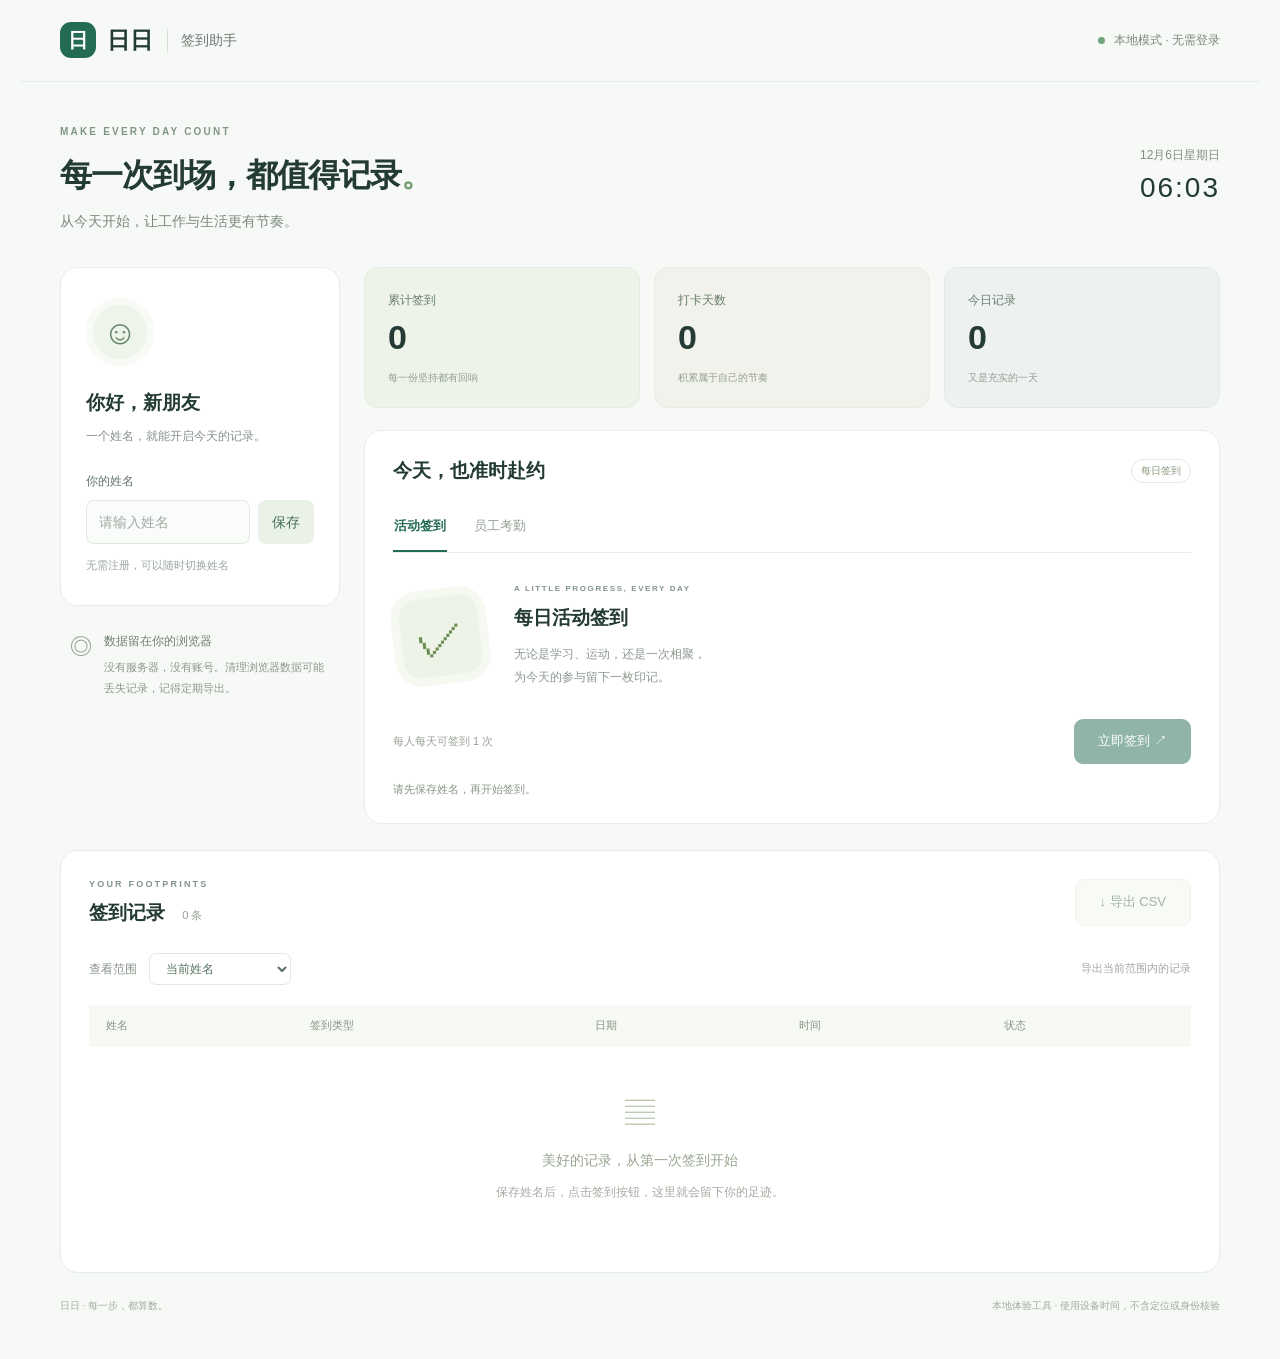
==== checkin.html @ ad12bfed "Add standalone Chinese check-in webpage" ====
<!doctype html>
<html lang="zh-CN">
<head>
  <meta charset="utf-8">
  <meta name="viewport" content="width=device-width,initial-scale=1">
  <meta name="theme-color" content="#246b56">
  <title>日日 · 签到助手</title>
  <style>
:root{--green:#246b56;--ink:#233b34;--muted:#87918d;--line:#e8ede9;--bg:#f7f9f6}*{box-sizing:border-box}body{margin:0;background:var(--bg);color:var(--ink);font:14px/1.6 -apple-system,BlinkMacSystemFont,"Segoe UI","Microsoft YaHei",sans-serif}button,input,select{font:inherit}button,a,input,select{-webkit-tap-highlight-color:transparent}button{cursor:pointer;border:0;transition:background .18s,transform .18s}button:hover:enabled{filter:brightness(.95);transform:translateY(-1px)}button:disabled{cursor:default;opacity:.5}button:focus-visible,a:focus-visible,input:focus-visible,select:focus-visible{outline:3px solid #c0d9a3;outline-offset:3px}[hidden]{display:none!important}.topbar{height:82px;display:flex;align-items:center;justify-content:space-between;max-width:1240px;padding:0 40px;margin:auto;border-bottom:1px solid var(--line)}.brand{display:flex;align-items:center;gap:11px;font-size:23px;font-weight:750;text-decoration:none;color:var(--ink)}.brand-icon{background:var(--green);color:white;border-radius:11px;width:36px;height:36px;text-align:center;line-height:36px;font-size:20px}.brand-sub{border-left:1px solid #d7dfd9;padding-left:13px;margin-left:3px;font-weight:400;font-size:14px;color:#6b7972}.local-tag{font-size:12px;color:#77867d}.local-tag i{display:inline-block;width:7px;height:7px;background:#72a47e;border-radius:50%;margin-right:6px}main{max-width:1240px;padding:42px 40px 20px;margin:auto}.intro{display:flex;align-items:center;justify-content:space-between;gap:22px;margin-bottom:34px}.eyebrow{font-size:10px;letter-spacing:2.2px;color:#82958a;font-weight:650;margin:0 0 12px}h1{font-size:32px;letter-spacing:-1px;line-height:1.45;margin:0 0 12px;font-weight:650}h1 span{color:#78a177}.subtitle{color:#7b8880;margin:0}.date-card{text-align:right;white-space:nowrap;color:#819084;font-size:12px}.date-card strong{display:block;color:var(--ink);font-size:28px;letter-spacing:2px;font-weight:500;font-variant-numeric:tabular-nums}.workspace{display:grid;grid-template-columns:280px 1fr;gap:24px}.panel{border:1px solid var(--line);background:white;border-radius:18px}.profile{padding:30px 25px}.avatar{background:#edf4e9;color:#638567;border:7px solid #f7faf5;border-radius:50%;width:68px;height:68px;font-size:34px;text-align:center;line-height:54px;margin-bottom:22px}h2{font-size:19px;margin:0;font-weight:650}.profile p{font-size:12px;color:var(--muted);margin:9px 0 26px}.profile label{display:block;font-size:12px;color:#63746a;margin-bottom:8px}.name-row{display:flex;gap:8px}input{width:100%;min-width:0;border:1px solid #e0e7df;background:#fafcf9;padding:10px 12px;border-radius:8px;color:var(--ink)}input::placeholder{color:#a3aaa5}.save{background:#eaf2e7;color:#416e50;white-space:nowrap;padding:8px 14px;border-radius:8px}.profile-note{display:block;margin-top:13px;font-size:11px;color:#9ba59d}.storage-note{display:flex;gap:12px;padding:23px 10px;color:#8b978e}.storage-note>span{font-size:22px}.storage-note strong{font-size:12px;font-weight:500;color:#718176}.storage-note p{font-size:11px;line-height:1.9;margin:6px 0 0}.content{min-width:0}.stats{display:grid;grid-template-columns:repeat(3,1fr);gap:14px;margin-bottom:22px}.stats>div{background:#edf3e9;border:1px solid #e4ecdf;border-radius:14px;padding:20px 23px}.stats>div:nth-child(2){background:#f1f2eb;border-color:#e9ebdf}.stats>div:nth-child(3){background:#edf2f1;border-color:#e2eae7}.stats span{font-size:12px;color:#687d6d}.stats strong{display:block;font-size:34px;font-weight:550;line-height:1.6}.stats small{font-size:10px;color:#92a08f}.checkin-panel{padding:25px 28px}.section-top{display:flex;align-items:center;justify-content:space-between}.pill{font-size:10px;border:1px solid #e3eadd;border-radius:20px;padding:3px 9px;color:#879a7e}.tabs{display:flex;gap:26px;border-bottom:1px solid var(--line);margin-top:17px}.tabs button{background:transparent;padding:13px 1px;color:#94a096;border-bottom:2px solid transparent;font-size:13px}.tabs [aria-selected=true]{color:var(--green);border-color:var(--green);font-weight:600}.sign-body{display:flex;align-items:center;gap:26px;padding:30px 0}.illustration{flex-shrink:0;display:grid;place-items:center;width:95px;height:95px;background:#edf3e6;border-radius:26px;color:#6b8c53;font-size:49px;box-shadow:inset 0 0 0 8px #f6f9f2;transform:rotate(-7deg)}.sign-body .eyebrow{font-size:8px;letter-spacing:1.6px;margin-bottom:7px}h3{margin:0;font-size:19px;font-weight:600}.muted{font-size:12px;line-height:1.9;color:#8c988e;margin:10px 0 0}.action-row{display:flex;align-items:center;justify-content:space-between;gap:15px}.rule{font-size:11px;color:#98a195}.primary,.secondary{border-radius:9px;padding:12px 24px;font-size:13px;white-space:nowrap}.primary{background:var(--green);color:white}.primary span{margin-left:22px}.secondary{color:#426653;background:#f2f6ee;border:1px solid #e0e9da}.attendance-actions{display:flex;gap:10px}.identity-hint{font-size:11px;color:#879687;margin:17px 0 0}.records-panel{margin-top:26px;padding:26px 28px}.records-head{display:flex;justify-content:space-between;align-items:center;gap:15px}.records-head .eyebrow{font-size:9px;margin-bottom:6px}.records-head h2 span{font-size:11px;font-weight:400;color:#95a18f;margin-left:12px}.filters{display:flex;align-items:center;gap:12px;margin-top:25px;padding-bottom:20px;font-size:12px;color:#89958a}.filters select{color:#56715e;border:1px solid #e1e9df;border-radius:7px;background:white;padding:7px 12px}.filters>span{margin-left:auto;font-size:11px;color:#a0a99e}.table-wrap{overflow:auto}table{border-collapse:collapse;width:100%;text-align:left;white-space:nowrap}th{background:#f7f9f5;color:#899583;font-size:11px;font-weight:500;padding:12px 17px}td{padding:17px;border-bottom:1px solid #f0f3ec;font-size:12px;color:#6d7e70}td:first-child{font-weight:600;color:#3e5548}.done{background:#eef5e9;color:#6a8b57;font-size:10px;border-radius:5px;padding:4px 8px}.empty{text-align:center;padding:42px 10px 32px;color:#98a58f}.empty>span{font-size:30px;color:#b3c2aa}.empty h3{font-size:14px;font-weight:500;margin-top:12px}.empty p{font-size:12px;color:#a3ada0}footer{display:flex;justify-content:space-between;gap:20px;font-size:10px;color:#a1ac9b;padding:25px 0}#message{position:fixed;bottom:25px;left:50%;transform:translateX(-50%);background:#233b34;color:white;border-radius:10px;padding:13px 23px;box-shadow:0 6px 24px #233b3425;max-width:90vw;z-index:10}#message.error{background:#8a453a}
@media(min-width:1500px){main{padding-top:65px}.intro{margin-bottom:44px}}
@media(max-width:900px){.workspace{grid-template-columns:240px 1fr;gap:18px}.stats>div{padding:16px 12px}.stats small{display:none}.checkin-panel{padding:22px}.sign-body{gap:17px}.illustration{width:65px;height:65px;font-size:35px;border-radius:20px}.sign-body h3{font-size:17px}.action-row{align-items:flex-start;flex-direction:column}.action-row button{padding:11px 25px}h1{font-size:27px}}
@media(max-width:650px){.topbar{height:70px;padding:0 20px}.brand{font-size:20px}.brand-sub{font-size:12px}.local-tag{font-size:10px}.local-tag i{display:none}main{padding:28px 18px 12px}.intro{align-items:flex-start;margin-bottom:23px}.intro .eyebrow{font-size:8px}h1{font-size:25px;max-width:240px}.subtitle{font-size:12px}.date-card{font-size:10px}.date-card strong{font-size:20px}.workspace{grid-template-columns:1fr;gap:16px}.profile{padding:20px}.avatar{display:none}.profile h2{font-size:17px}.profile p{margin:6px 0 14px}.storage-note{display:none}.profile-note{font-size:10px}.stats{gap:9px;margin-bottom:16px}.stats>div{padding:16px}.stats strong{font-size:29px}.stats span{font-size:11px}.checkin-panel{padding:22px}.sign-body{padding:26px 0;gap:17px}.sign-body .eyebrow{font-size:7px}.sign-body h3{font-size:17px}.muted{font-size:11px}.action-row{flex-direction:row;align-items:center}.rule{font-size:10px;max-width:100px}.attendance-actions{gap:7px}.action-row button{padding:11px 14px;font-size:12px}.section-top h2{font-size:17px}.records-panel{padding:22px 16px;margin-top:18px}.records-head .secondary{padding:10px 15px}.filters{flex-wrap:wrap;gap:8px}.filters>span{width:100%;margin:0}th,td{padding:12px 10px}.empty h3{font-size:13px}.empty p{font-size:11px}footer{flex-direction:column;gap:6px;padding:20px 4px}.brand-icon{width:30px;height:30px;line-height:30px;border-radius:8px;font-size:17px}}

</style>
</head>
<body>
  <header class="topbar"><a class="brand" href="#"><span class="brand-icon">日</span>日日<span class="brand-sub">签到助手</span></a><span class="local-tag"><i></i> 本地模式 · 无需登录</span></header>
  <main>
    <section class="intro"><div><p class="eyebrow">MAKE EVERY DAY COUNT</p><h1>每一次到场，都值得记录<span>。</span></h1><p class="subtitle">从今天开始，让工作与生活更有节奏。</p></div><div class="date-card"><span id="date"></span><strong id="clock"></strong></div></section>
    <div class="workspace">
      <aside>
        <section class="panel profile"><div class="avatar">☺</div><h2 id="greeting">你好，新朋友</h2><p>一个姓名，就能开启今天的记录。</p><form id="profile-form"><label for="name">你的姓名</label><div class="name-row"><input id="name" maxlength="20" placeholder="请输入姓名" autocomplete="off" required><button class="save" type="submit">保存</button></div></form><span class="profile-note">无需注册，可以随时切换姓名</span></section>
        <section class="storage-note"><span>◎</span><div><strong>数据留在你的浏览器</strong><p>没有服务器，没有账号。清理浏览器数据可能丢失记录，记得定期导出。</p></div></section>
      </aside>
      <div class="content">
        <section class="stats" aria-label="个人签到统计"><div><span>累计签到</span><strong id="total">0</strong><small>每一份坚持都有回响</small></div><div><span>打卡天数</span><strong id="days">0</strong><small>积累属于自己的节奏</small></div><div><span>今日记录</span><strong id="today-count">0</strong><small>又是充实的一天</small></div></section>
        <section class="panel checkin-panel">
          <div class="section-top"><h2>今天，也准时赴约</h2><span class="pill">每日签到</span></div>
          <div class="tabs" role="tablist" aria-label="签到模式"><button id="activity-tab" role="tab" aria-selected="true" aria-controls="activity-panel" type="button">活动签到</button><button id="attendance-tab" role="tab" aria-selected="false" aria-controls="attendance-panel" tabindex="-1" type="button">员工考勤</button></div>
          <div id="activity-panel" role="tabpanel" aria-labelledby="activity-tab"><div class="sign-body"><div class="illustration" aria-hidden="true">✓</div><div><p class="eyebrow">A LITTLE PROGRESS, EVERY DAY</p><h3>每日活动签到</h3><p class="muted">无论是学习、运动，还是一次相聚，<br>为今天的参与留下一枚印记。</p></div></div><div class="action-row"><span class="rule">每人每天可签到 1 次</span><button class="primary" id="activity-sign" type="button">立即签到 <span>↗</span></button></div></div>
          <div id="attendance-panel" role="tabpanel" aria-labelledby="attendance-tab" hidden><div class="sign-body"><div class="illustration" aria-hidden="true">◷</div><div><p class="eyebrow">A GOOD DAY STARTS HERE</p><h3>认真工作，从准时开始</h3><p class="muted">记录上班与下班，为一天的努力画上句点。<br>请先完成上班打卡，再进行下班打卡。</p></div></div><div class="action-row"><span class="rule">上下班每天各可打卡 1 次</span><div class="attendance-actions"><button class="primary" id="in-sign" type="button">上班打卡</button><button class="secondary" id="out-sign" type="button">下班打卡</button></div></div></div>
          <p id="identity-hint" class="identity-hint">请先在左侧保存姓名，再开始签到。</p>
        </section>
      </div>
    </div>
    <section class="panel records-panel"><div class="records-head"><div><p class="eyebrow">YOUR FOOTPRINTS</p><h2>签到记录 <span id="record-count">0 条</span></h2></div><button class="secondary" id="export" type="button">↓ 导出 CSV</button></div><div class="filters"><label for="filter">查看范围</label><select id="filter"><option value="mine">当前姓名</option><option value="all">此浏览器全部记录</option></select><span>导出当前范围内的记录</span></div><div class="table-wrap"><table><thead><tr><th>姓名</th><th>签到类型</th><th>日期</th><th>时间</th><th>状态</th></tr></thead><tbody id="records"></tbody></table></div><div id="empty" class="empty"><span>▤</span><h3>美好的记录，从第一次签到开始</h3><p>保存姓名后，点击签到按钮，这里就会留下你的足迹。</p></div></section>
    <footer><span>日日 · 每一步，都算数。</span><span>本地体验工具 · 使用设备时间，不含定位或身份核验</span></footer>
  </main>
  <div id="message" role="status" aria-live="polite" hidden></div>
<script>
const KEY = 'checkin-assistant-v1'
function dateKey(now) {
 const d = new Date(now)
 return [d.getFullYear(),String(d.getMonth()+1).padStart(2,'0'),String(d.getDate()).padStart(2,'0')].join('-')
}
function initial() { return { name: '', records: [] } }
function validate(s) {
 return !!(s && typeof s.name==='string' && Array.isArray(s.records) && s.records.every(r=>r && typeof r.id==='string' && typeof r.name==='string' && typeof r.date==='string' && typeof r.time==='string' && ['activity','in','out'].includes(r.type)))
}
function checkIn(state,type,now) {
 if(!state.name.trim()) throw new Error('请先填写姓名')
 if(!['activity','in','out'].includes(type)) throw new Error('签到类型无效')
 const date=dateKey(now), name=state.name.trim()
 const today=state.records.filter(r=>r.date===date && r.name===name)
 if(today.some(r=>r.type===type)) throw new Error('今天已经完成这项签到')
 if(type==='out' && !today.some(r=>r.type==='in')) throw new Error('请先完成上班打卡')
 const d=new Date(now)
 const time=[d.getHours(),d.getMinutes(),d.getSeconds()].map(v=>String(v).padStart(2,'0')).join(':')
 return {...state,records:[{id:String(now)+'-'+type,name,date,time,type},...state.records]}
}
const labels={activity:'活动签到',in:'上班打卡',out:'下班打卡'}
function csv(records) {
 const cell=v=>'"'+String(v).replace(/^[=+@\-\t\r]/,"'</body>").replace(/"/g,'""')+'"'
 return '\ufeff'+[['姓名','日期','时间','类型'],...records.map(r=>[r.name,r.date,r.time,labels[r.type]])].map(row=>row.map(cell).join(',')).join('\r\n')
}
const checkinModel={KEY,dateKey,initial,validate,checkIn,labels,csv}
if (typeof module !== 'undefined' && module.exports) module.exports=checkinModel
else globalThis.CheckinModel=checkinModel


</script>
<script>
(() => {
  'use strict'
  const model = window.CheckinModel
  const key = 'riri-web-checkin-v1'
  const $ = id => document.getElementById(id)
  let state = model.initial()
  let storageReady = true
  let messageTimer
  const announce = (text, error = false) => {
    clearTimeout(messageTimer)
    $('message').textContent = text
    $('message').className = error ? 'error' : ''
    $('message').hidden = false
    if (!error) messageTimer = setTimeout(() => { $('message').hidden = true }, 4500)
  }
  try {
    const raw = localStorage.getItem(key)
    if (raw !== null) {
      const saved = JSON.parse(raw)
      if (!model.validate(saved)) throw new Error('Invalid saved data')
      state = saved
    }
    // Test writability without changing the saved records.
    localStorage.setItem(key + '-probe', '1')
    localStorage.removeItem(key + '-probe')
  } catch {
    storageReady = false
    announce('无法读取或保存本地数据。为保护已有记录，已停用写入；请检查浏览器存储设置后刷新。', true)
  }
  const selected = () => $('filter').value === 'all' ? state.records : state.records.filter(r => r.name === state.name)
  function render() {
    const now = Date.now()
    const date = model.dateKey(now)
    $('date').textContent = new Date(now).toLocaleDateString('zh-CN', { month: 'long', day: 'numeric', weekday: 'long' })
    $('clock').textContent = new Date(now).toLocaleTimeString('zh-CN', { hour: '2-digit', minute: '2-digit', hour12: false })
    $('greeting').textContent = state.name ? '你好，' + state.name : '你好，新朋友'
    const own = state.records.filter(r => r.name === state.name)
    const today = own.filter(r => r.date === date)
    $('total').textContent = own.length
    $('days').textContent = new Set(own.map(r => r.date)).size
    $('today-count').textContent = today.length
    for (const type of ['activity', 'in', 'out']) {
      const done = today.some(r => r.type === type)
      const button = $(type + '-sign')
      button.disabled = !storageReady || !state.name || done || (type === 'out' && !today.some(r => r.type === 'in'))
      button.textContent = done ? '✓ 已' + model.labels[type] : { activity: '立即签到 ↗', in: '上班打卡', out: '下班打卡' }[type]
    }
    $('profile-form').querySelector('button').disabled = !storageReady
    $('identity-hint').textContent = !storageReady ? '本地存储不可用，签到已停用。' : state.name ? '正在为「' + state.name + '」记录 · 时间以当前设备为准' : '请先保存姓名，再开始签到。'
    const records = selected()
    $('record-count').textContent = records.length + ' 条'
    $('export').disabled = records.length === 0
    $('empty').hidden = records.length > 0
    const fragment = document.createDocumentFragment()
    for (const record of records) {
      const row = document.createElement('tr')
      for (const value of [record.name, model.labels[record.type], record.date, record.time]) {
        const cell = document.createElement('td')
        cell.textContent = value
        row.appendChild(cell)
      }
      const cell = document.createElement('td')
      const badge = document.createElement('span')
      badge.className = 'done'
      badge.textContent = '已完成'
      cell.appendChild(badge)
      row.appendChild(cell)
      fragment.appendChild(row)
    }
    $('records').replaceChildren(fragment)
  }
  function save(next) {
    if (!storageReady) throw new Error('本地存储不可用')
    // Commit the view only after the browser confirms the write.
    localStorage.setItem(key, JSON.stringify(next))
    state = next
    render()
  }
  $('name').value = state.name
  $('profile-form').addEventListener('submit', event => {
    event.preventDefault()
    const name = $('name').value.trim()
    if (!name) return announce('请先填写姓名。', true)
    try {
      save({ ...state, name })
      $('name').value = name
      announce('姓名已保存，可以开始签到啦。')
    } catch { announce('保存失败，请检查浏览器存储空间或权限。', true) }
  })
  for (const type of ['activity', 'in', 'out']) {
    $(type + '-sign').addEventListener('click', () => {
      try {
        save(model.checkIn(state, type, Date.now()))
        announce(model.labels[type] + '成功，今天也很棒！')
      } catch (error) {
        announce(error.name === 'QuotaExceededError' ? '存储空间不足，请先导出记录并检查浏览器设置。' : error.message || '保存失败，请检查浏览器存储设置。', true)
      }
    })
  }
  function setMode(mode) {
    for (const item of ['activity', 'attendance']) {
      const active = item === mode
      $(item + '-tab').setAttribute('aria-selected', String(active))
      $(item + '-tab').tabIndex = active ? 0 : -1
      $(item + '-panel').hidden = !active
    }
  }
  for (const mode of ['activity', 'attendance']) {
    $(mode + '-tab').addEventListener('click', () => setMode(mode))
    $(mode + '-tab').addEventListener('keydown', event => {
      if (!['ArrowLeft', 'ArrowRight', 'Home', 'End'].includes(event.key)) return
      event.preventDefault()
      const next = event.key === 'Home' ? 'activity' : event.key === 'End' ? 'attendance' : mode === 'activity' ? 'attendance' : 'activity'
      setMode(next)
      $(next + '-tab').focus()
    })
  }
  $('filter').addEventListener('change', render)
  $('export').addEventListener('click', () => {
    const records = selected()
    if (!records.length) return announce('当前范围内没有可导出的记录。', true)
    const url = URL.createObjectURL(new Blob([model.csv(records)], { type: 'text/csv;charset=utf-8;' }))
    const link = document.createElement('a')
    link.href = url
    link.download = '签到记录-' + model.dateKey(Date.now()) + '.csv'
    document.body.appendChild(link)
    link.click()
    link.remove()
    setTimeout(() => URL.revokeObjectURL(url), 1000)
    announce('已生成 CSV 文件，请查看浏览器下载。')
  })
  // Read-only updates from other tabs prevent overwriting their newer records.
  window.addEventListener('storage', event => {
    if (event.key !== key && event.key !== null) return
    window.location.reload()
  })
  render()
  setInterval(render, 30000)
  document.addEventListener('visibilitychange', () => { if (!document.hidden) render() })
})()

</script>
</body>
</html>
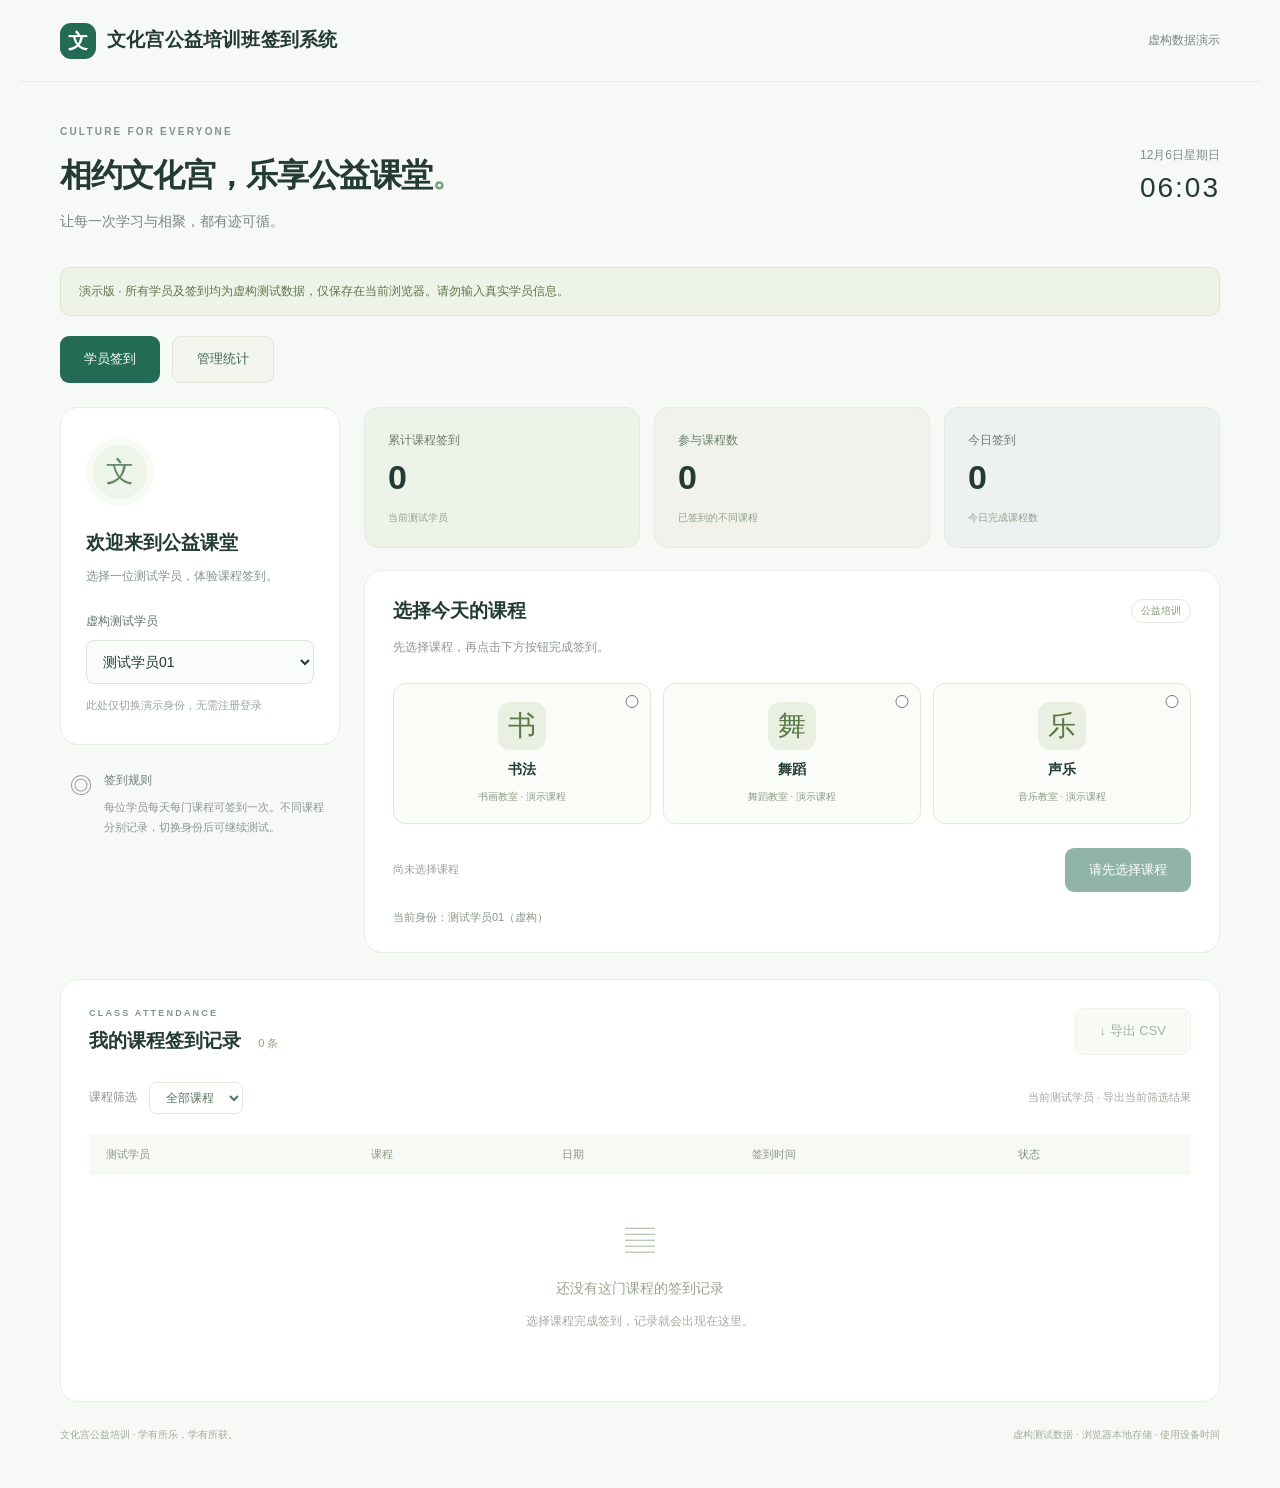
==== commit 8b546d65: "Adapt check-in webpage for culture palace training courses" ====
--- a/checkin.html
+++ b/checkin.html
@@ -1,42 +1,34 @@
 <!doctype html>
 <html lang="zh-CN">
 <head>
-  <meta charset="utf-8">
-  <meta name="viewport" content="width=device-width,initial-scale=1">
-  <meta name="theme-color" content="#246b56">
-  <title>日日 · 签到助手</title>
-  <style>
+<meta charset="utf-8"><meta name="viewport" content="width=device-width,initial-scale=1">
+<meta name="theme-color" content="#246b56"><title>文化宫公益培训班签到系统</title>
+<style>
 :root{--green:#246b56;--ink:#233b34;--muted:#87918d;--line:#e8ede9;--bg:#f7f9f6}*{box-sizing:border-box}body{margin:0;background:var(--bg);color:var(--ink);font:14px/1.6 -apple-system,BlinkMacSystemFont,"Segoe UI","Microsoft YaHei",sans-serif}button,input,select{font:inherit}button,a,input,select{-webkit-tap-highlight-color:transparent}button{cursor:pointer;border:0;transition:background .18s,transform .18s}button:hover:enabled{filter:brightness(.95);transform:translateY(-1px)}button:disabled{cursor:default;opacity:.5}button:focus-visible,a:focus-visible,input:focus-visible,select:focus-visible{outline:3px solid #c0d9a3;outline-offset:3px}[hidden]{display:none!important}.topbar{height:82px;display:flex;align-items:center;justify-content:space-between;max-width:1240px;padding:0 40px;margin:auto;border-bottom:1px solid var(--line)}.brand{display:flex;align-items:center;gap:11px;font-size:23px;font-weight:750;text-decoration:none;color:var(--ink)}.brand-icon{background:var(--green);color:white;border-radius:11px;width:36px;height:36px;text-align:center;line-height:36px;font-size:20px}.brand-sub{border-left:1px solid #d7dfd9;padding-left:13px;margin-left:3px;font-weight:400;font-size:14px;color:#6b7972}.local-tag{font-size:12px;color:#77867d}.local-tag i{display:inline-block;width:7px;height:7px;background:#72a47e;border-radius:50%;margin-right:6px}main{max-width:1240px;padding:42px 40px 20px;margin:auto}.intro{display:flex;align-items:center;justify-content:space-between;gap:22px;margin-bottom:34px}.eyebrow{font-size:10px;letter-spacing:2.2px;color:#82958a;font-weight:650;margin:0 0 12px}h1{font-size:32px;letter-spacing:-1px;line-height:1.45;margin:0 0 12px;font-weight:650}h1 span{color:#78a177}.subtitle{color:#7b8880;margin:0}.date-card{text-align:right;white-space:nowrap;color:#819084;font-size:12px}.date-card strong{display:block;color:var(--ink);font-size:28px;letter-spacing:2px;font-weight:500;font-variant-numeric:tabular-nums}.workspace{display:grid;grid-template-columns:280px 1fr;gap:24px}.panel{border:1px solid var(--line);background:white;border-radius:18px}.profile{padding:30px 25px}.avatar{background:#edf4e9;color:#638567;border:7px solid #f7faf5;border-radius:50%;width:68px;height:68px;font-size:34px;text-align:center;line-height:54px;margin-bottom:22px}h2{font-size:19px;margin:0;font-weight:650}.profile p{font-size:12px;color:var(--muted);margin:9px 0 26px}.profile label{display:block;font-size:12px;color:#63746a;margin-bottom:8px}.name-row{display:flex;gap:8px}input{width:100%;min-width:0;border:1px solid #e0e7df;background:#fafcf9;padding:10px 12px;border-radius:8px;color:var(--ink)}input::placeholder{color:#a3aaa5}.save{background:#eaf2e7;color:#416e50;white-space:nowrap;padding:8px 14px;border-radius:8px}.profile-note{display:block;margin-top:13px;font-size:11px;color:#9ba59d}.storage-note{display:flex;gap:12px;padding:23px 10px;color:#8b978e}.storage-note>span{font-size:22px}.storage-note strong{font-size:12px;font-weight:500;color:#718176}.storage-note p{font-size:11px;line-height:1.9;margin:6px 0 0}.content{min-width:0}.stats{display:grid;grid-template-columns:repeat(3,1fr);gap:14px;margin-bottom:22px}.stats>div{background:#edf3e9;border:1px solid #e4ecdf;border-radius:14px;padding:20px 23px}.stats>div:nth-child(2){background:#f1f2eb;border-color:#e9ebdf}.stats>div:nth-child(3){background:#edf2f1;border-color:#e2eae7}.stats span{font-size:12px;color:#687d6d}.stats strong{display:block;font-size:34px;font-weight:550;line-height:1.6}.stats small{font-size:10px;color:#92a08f}.checkin-panel{padding:25px 28px}.section-top{display:flex;align-items:center;justify-content:space-between}.pill{font-size:10px;border:1px solid #e3eadd;border-radius:20px;padding:3px 9px;color:#879a7e}.tabs{display:flex;gap:26px;border-bottom:1px solid var(--line);margin-top:17px}.tabs button{background:transparent;padding:13px 1px;color:#94a096;border-bottom:2px solid transparent;font-size:13px}.tabs [aria-selected=true]{color:var(--green);border-color:var(--green);font-weight:600}.sign-body{display:flex;align-items:center;gap:26px;padding:30px 0}.illustration{flex-shrink:0;display:grid;place-items:center;width:95px;height:95px;background:#edf3e6;border-radius:26px;color:#6b8c53;font-size:49px;box-shadow:inset 0 0 0 8px #f6f9f2;transform:rotate(-7deg)}.sign-body .eyebrow{font-size:8px;letter-spacing:1.6px;margin-bottom:7px}h3{margin:0;font-size:19px;font-weight:600}.muted{font-size:12px;line-height:1.9;color:#8c988e;margin:10px 0 0}.action-row{display:flex;align-items:center;justify-content:space-between;gap:15px}.rule{font-size:11px;color:#98a195}.primary,.secondary{border-radius:9px;padding:12px 24px;font-size:13px;white-space:nowrap}.primary{background:var(--green);color:white}.primary span{margin-left:22px}.secondary{color:#426653;background:#f2f6ee;border:1px solid #e0e9da}.attendance-actions{display:flex;gap:10px}.identity-hint{font-size:11px;color:#879687;margin:17px 0 0}.records-panel{margin-top:26px;padding:26px 28px}.records-head{display:flex;justify-content:space-between;align-items:center;gap:15px}.records-head .eyebrow{font-size:9px;margin-bottom:6px}.records-head h2 span{font-size:11px;font-weight:400;color:#95a18f;margin-left:12px}.filters{display:flex;align-items:center;gap:12px;margin-top:25px;padding-bottom:20px;font-size:12px;color:#89958a}.filters select{color:#56715e;border:1px solid #e1e9df;border-radius:7px;background:white;padding:7px 12px}.filters>span{margin-left:auto;font-size:11px;color:#a0a99e}.table-wrap{overflow:auto}table{border-collapse:collapse;width:100%;text-align:left;white-space:nowrap}th{background:#f7f9f5;color:#899583;font-size:11px;font-weight:500;padding:12px 17px}td{padding:17px;border-bottom:1px solid #f0f3ec;font-size:12px;color:#6d7e70}td:first-child{font-weight:600;color:#3e5548}.done{background:#eef5e9;color:#6a8b57;font-size:10px;border-radius:5px;padding:4px 8px}.empty{text-align:center;padding:42px 10px 32px;color:#98a58f}.empty>span{font-size:30px;color:#b3c2aa}.empty h3{font-size:14px;font-weight:500;margin-top:12px}.empty p{font-size:12px;color:#a3ada0}footer{display:flex;justify-content:space-between;gap:20px;font-size:10px;color:#a1ac9b;padding:25px 0}#message{position:fixed;bottom:25px;left:50%;transform:translateX(-50%);background:#233b34;color:white;border-radius:10px;padding:13px 23px;box-shadow:0 6px 24px #233b3425;max-width:90vw;z-index:10}#message.error{background:#8a453a}
 @media(min-width:1500px){main{padding-top:65px}.intro{margin-bottom:44px}}
 @media(max-width:900px){.workspace{grid-template-columns:240px 1fr;gap:18px}.stats>div{padding:16px 12px}.stats small{display:none}.checkin-panel{padding:22px}.sign-body{gap:17px}.illustration{width:65px;height:65px;font-size:35px;border-radius:20px}.sign-body h3{font-size:17px}.action-row{align-items:flex-start;flex-direction:column}.action-row button{padding:11px 25px}h1{font-size:27px}}
 @media(max-width:650px){.topbar{height:70px;padding:0 20px}.brand{font-size:20px}.brand-sub{font-size:12px}.local-tag{font-size:10px}.local-tag i{display:none}main{padding:28px 18px 12px}.intro{align-items:flex-start;margin-bottom:23px}.intro .eyebrow{font-size:8px}h1{font-size:25px;max-width:240px}.subtitle{font-size:12px}.date-card{font-size:10px}.date-card strong{font-size:20px}.workspace{grid-template-columns:1fr;gap:16px}.profile{padding:20px}.avatar{display:none}.profile h2{font-size:17px}.profile p{margin:6px 0 14px}.storage-note{display:none}.profile-note{font-size:10px}.stats{gap:9px;margin-bottom:16px}.stats>div{padding:16px}.stats strong{font-size:29px}.stats span{font-size:11px}.checkin-panel{padding:22px}.sign-body{padding:26px 0;gap:17px}.sign-body .eyebrow{font-size:7px}.sign-body h3{font-size:17px}.muted{font-size:11px}.action-row{flex-direction:row;align-items:center}.rule{font-size:10px;max-width:100px}.attendance-actions{gap:7px}.action-row button{padding:11px 14px;font-size:12px}.section-top h2{font-size:17px}.records-panel{padding:22px 16px;margin-top:18px}.records-head .secondary{padding:10px 15px}.filters{flex-wrap:wrap;gap:8px}.filters>span{width:100%;margin:0}th,td{padding:12px 10px}.empty h3{font-size:13px}.empty p{font-size:11px}footer{flex-direction:column;gap:6px;padding:20px 4px}.brand-icon{width:30px;height:30px;line-height:30px;border-radius:8px;font-size:17px}}
+/* Culture palace course demo */
+.system-name{font-size:19px;letter-spacing:.2px}.demo-banner,.admin-notice{padding:14px 18px;background:#edf3e7;border:1px solid #dce7d2;border-radius:10px;color:#60754e;font-size:12px;margin-bottom:20px}.view-switch{display:flex;gap:12px;margin-bottom:24px}.profile select{width:100%;padding:12px;border:1px solid #dce5d9;border-radius:8px;background:#fafcf9;color:var(--ink);font:inherit}.course-options{padding:0;border:0;margin:24px 0}.course-options #courses{display:grid;grid-template-columns:repeat(3,1fr);gap:12px}.course-option{position:relative;padding:18px 12px;border:1px solid #e1e9dc;border-radius:12px;display:flex;flex-direction:column;align-items:center;gap:8px;cursor:pointer;background:#fafcf8}.course-option:has(input:checked){border-color:#246b56;background:#edf5e9;box-shadow:0 0 0 1px #246b56}.course-option input{position:absolute;right:8px;top:8px;width:14px;accent-color:#246b56}.course-icon{font-family:serif;font-size:28px;background:#eaf0e1;width:48px;height:48px;line-height:48px;text-align:center;border-radius:12px;color:#5c7949}.course-option small{font-size:10px;color:#8d9a85}.course-stats{display:grid;grid-template-columns:repeat(3,1fr);gap:18px;margin-top:24px}.course-stat{padding:22px;background:#f3f7ef;border:1px solid #e3eadf;border-radius:13px}.course-stat h3{margin-bottom:15px}.course-stat p{display:flex;justify-content:space-between;color:#7a8b73;font-size:13px}.course-stat strong{color:#246b56;font-size:20px}.sr-only{position:absolute;width:1px;height:1px;overflow:hidden;clip:rect(0,0,0,0)}.records-head h2 #records-title{font-size:19px;font-weight:650;color:var(--ink);margin:0}.avatar{font-family:serif;font-size:28px}.admin-notice{background:#fff7e8;border-color:#f0e3c7;color:#8a744a}
+@media(max-width:650px){.system-name{font-size:14px;max-width:200px;line-height:1.5}.topbar{gap:8px}.local-tag{white-space:nowrap;font-size:9px}.brand{gap:8px}.course-option{padding:17px 5px}.course-option small{font-size:9px}.course-options #courses{gap:8px}.course-stats{grid-template-columns:1fr}.course-stat{padding:16px}.course-stat p{display:inline-flex;gap:8px;margin:8px 15px 0 0}.records-head h2 #records-title{font-size:15px}.demo-banner{font-size:11px}}
 
 </style>
 </head>
 <body>
-  <header class="topbar"><a class="brand" href="#"><span class="brand-icon">日</span>日日<span class="brand-sub">签到助手</span></a><span class="local-tag"><i></i> 本地模式 · 无需登录</span></header>
-  <main>
-    <section class="intro"><div><p class="eyebrow">MAKE EVERY DAY COUNT</p><h1>每一次到场，都值得记录<span>。</span></h1><p class="subtitle">从今天开始，让工作与生活更有节奏。</p></div><div class="date-card"><span id="date"></span><strong id="clock"></strong></div></section>
-    <div class="workspace">
-      <aside>
-        <section class="panel profile"><div class="avatar">☺</div><h2 id="greeting">你好，新朋友</h2><p>一个姓名，就能开启今天的记录。</p><form id="profile-form"><label for="name">你的姓名</label><div class="name-row"><input id="name" maxlength="20" placeholder="请输入姓名" autocomplete="off" required><button class="save" type="submit">保存</button></div></form><span class="profile-note">无需注册，可以随时切换姓名</span></section>
-        <section class="storage-note"><span>◎</span><div><strong>数据留在你的浏览器</strong><p>没有服务器，没有账号。清理浏览器数据可能丢失记录，记得定期导出。</p></div></section>
-      </aside>
-      <div class="content">
-        <section class="stats" aria-label="个人签到统计"><div><span>累计签到</span><strong id="total">0</strong><small>每一份坚持都有回响</small></div><div><span>打卡天数</span><strong id="days">0</strong><small>积累属于自己的节奏</small></div><div><span>今日记录</span><strong id="today-count">0</strong><small>又是充实的一天</small></div></section>
-        <section class="panel checkin-panel">
-          <div class="section-top"><h2>今天，也准时赴约</h2><span class="pill">每日签到</span></div>
-          <div class="tabs" role="tablist" aria-label="签到模式"><button id="activity-tab" role="tab" aria-selected="true" aria-controls="activity-panel" type="button">活动签到</button><button id="attendance-tab" role="tab" aria-selected="false" aria-controls="attendance-panel" tabindex="-1" type="button">员工考勤</button></div>
-          <div id="activity-panel" role="tabpanel" aria-labelledby="activity-tab"><div class="sign-body"><div class="illustration" aria-hidden="true">✓</div><div><p class="eyebrow">A LITTLE PROGRESS, EVERY DAY</p><h3>每日活动签到</h3><p class="muted">无论是学习、运动，还是一次相聚，<br>为今天的参与留下一枚印记。</p></div></div><div class="action-row"><span class="rule">每人每天可签到 1 次</span><button class="primary" id="activity-sign" type="button">立即签到 <span>↗</span></button></div></div>
-          <div id="attendance-panel" role="tabpanel" aria-labelledby="attendance-tab" hidden><div class="sign-body"><div class="illustration" aria-hidden="true">◷</div><div><p class="eyebrow">A GOOD DAY STARTS HERE</p><h3>认真工作，从准时开始</h3><p class="muted">记录上班与下班，为一天的努力画上句点。<br>请先完成上班打卡，再进行下班打卡。</p></div></div><div class="action-row"><span class="rule">上下班每天各可打卡 1 次</span><div class="attendance-actions"><button class="primary" id="in-sign" type="button">上班打卡</button><button class="secondary" id="out-sign" type="button">下班打卡</button></div></div></div>
-          <p id="identity-hint" class="identity-hint">请先在左侧保存姓名，再开始签到。</p>
-        </section>
-      </div>
-    </div>
-    <section class="panel records-panel"><div class="records-head"><div><p class="eyebrow">YOUR FOOTPRINTS</p><h2>签到记录 <span id="record-count">0 条</span></h2></div><button class="secondary" id="export" type="button">↓ 导出 CSV</button></div><div class="filters"><label for="filter">查看范围</label><select id="filter"><option value="mine">当前姓名</option><option value="all">此浏览器全部记录</option></select><span>导出当前范围内的记录</span></div><div class="table-wrap"><table><thead><tr><th>姓名</th><th>签到类型</th><th>日期</th><th>时间</th><th>状态</th></tr></thead><tbody id="records"></tbody></table></div><div id="empty" class="empty"><span>▤</span><h3>美好的记录，从第一次签到开始</h3><p>保存姓名后，点击签到按钮，这里就会留下你的足迹。</p></div></section>
-    <footer><span>日日 · 每一步，都算数。</span><span>本地体验工具 · 使用设备时间，不含定位或身份核验</span></footer>
-  </main>
-  <div id="message" role="status" aria-live="polite" hidden></div>
+<header class="topbar"><a class="brand" href="#"><span class="brand-icon">文</span><span class="system-name">文化宫公益培训班签到系统</span></a><span class="local-tag">虚构数据演示</span></header>
+<main>
+<section class="intro"><div><p class="eyebrow">CULTURE FOR EVERYONE</p><h1>相约文化宫，乐享公益课堂<span>。</span></h1><p class="subtitle">让每一次学习与相聚，都有迹可循。</p></div><div class="date-card"><span id="date"></span><strong id="clock"></strong></div></section>
+<div class="demo-banner">演示版 · 所有学员及签到均为虚构测试数据，仅保存在当前浏览器。请勿输入真实学员信息。</div>
+<div class="view-switch" role="group" aria-label="切换视图"><button id="student-view" class="primary" aria-pressed="true">学员签到</button><button id="admin-view" class="secondary" aria-pressed="false">管理统计</button></div>
+<section id="student-panel">
+<div class="workspace"><aside><section class="panel profile"><div class="avatar">文</div><h2>欢迎来到公益课堂</h2><p>选择一位测试学员，体验课程签到。</p><label for="learner">虚构测试学员</label><select id="learner"></select><span class="profile-note">此处仅切换演示身份，无需注册登录</span></section><section class="storage-note"><span>◎</span><div><strong>签到规则</strong><p>每位学员每天每门课程可签到一次。不同课程分别记录，切换身份后可继续测试。</p></div></section></aside>
+<div class="content"><section class="stats" aria-label="当前测试学员统计"><div><span>累计课程签到</span><strong id="total">0</strong><small>当前测试学员</small></div><div><span>参与课程数</span><strong id="days">0</strong><small>已签到的不同课程</small></div><div><span>今日签到</span><strong id="today-count">0</strong><small>今日完成课程数</small></div></section>
+<section class="panel checkin-panel"><div class="section-top"><h2>选择今天的课程</h2><span class="pill">公益培训</span></div><p class="muted">先选择课程，再点击下方按钮完成签到。</p><fieldset class="course-options"><legend class="sr-only">请选择课程</legend><div id="courses"></div></fieldset><div class="action-row"><span class="rule" id="course-hint">尚未选择课程</span><button class="primary" id="course-sign" disabled>请先选择课程</button></div><p class="identity-hint" id="identity-hint"></p></section></div></div>
+</section>
+<section id="admin-panel" hidden><div class="admin-notice">管理演示视图 · 无管理员登录或权限隔离，所有使用者均可查看本浏览器内的虚构记录。</div><section class="panel checkin-panel"><div class="section-top"><h2>课程签到概览</h2><span class="pill">本浏览器全部测试数据</span></div><p class="muted">每张卡片展示该课程的今日签到、累计人次和累计参与人数。</p><div id="course-stats" class="course-stats"></div></section></section>
+<section class="panel records-panel"><div class="records-head"><div><p class="eyebrow">CLASS ATTENDANCE</p><h2><span id="records-title">我的课程签到记录</span> <span id="record-count"></span></h2></div><button class="secondary" id="export">↓ 导出 CSV</button></div><div class="filters"><label for="filter">课程筛选</label><select id="filter"><option value="all">全部课程</option></select><span id="scope-hint">当前测试学员 · 导出当前筛选结果</span></div><div class="table-wrap"><table><thead><tr><th>测试学员</th><th>课程</th><th>日期</th><th>签到时间</th><th>状态</th></tr></thead><tbody id="records"></tbody></table></div><div class="empty" id="empty"><span>▤</span><h3>还没有这门课程的签到记录</h3><p>选择课程完成签到，记录就会出现在这里。</p></div></section>
+<footer><span>文化宫公益培训 · 学有所乐，学有所获。</span><span>虚构测试数据 · 浏览器本地存储 · 使用设备时间</span></footer>
+</main><div id="message" role="status" aria-live="polite" hidden></div>
 <script>
 const KEY = 'checkin-assistant-v1'
 function dateKey(now) {
@@ -70,147 +62,116 @@
 
 </script>
 <script>
+(function(root){
+'use strict'
+const base=typeof module!=='undefined'&&module.exports?require('./miniprogram/utils/checkin'):root.CheckinModel
+const courses=[{id:'calligraphy',name:'书法',room:'书画教室',icon:'书'},{id:'dance',name:'舞蹈',room:'舞蹈教室',icon:'舞'},{id:'vocal',name:'声乐',room:'音乐教室',icon:'乐'}]
+const learners=[{id:'demo01',name:'测试学员01'},{id:'demo02',name:'测试学员02'},{id:'demo03',name:'测试学员03'},{id:'demo04',name:'测试学员04'},{id:'demo05',name:'测试学员05'}]
+function initial(now=Date.now()){
+ const yesterday=new Date(now);yesterday.setDate(yesterday.getDate()-1)
+ return {learnerId:'demo01',records:[
+ {learnerId:'demo02',courseId:'calligraphy',date:base.dateKey(now),time:'09:00:00'},
+ {learnerId:'demo03',courseId:'dance',date:base.dateKey(now),time:'09:10:00'},
+ {learnerId:'demo04',courseId:'vocal',date:base.dateKey(now),time:'09:20:00'},
+ {learnerId:'demo05',courseId:'calligraphy',date:base.dateKey(yesterday),time:'09:05:00'}
+ ]}
+}
+function validate(s){return !!(s&&learners.some(l=>l.id===s.learnerId)&&Array.isArray(s.records)&&s.records.every(r=>r&&learners.some(l=>l.id===r.learnerId)&&courses.some(c=>c.id===r.courseId)&&/^\d{4}-\d{2}-\d{2}$/.test(r.date)&&/^\d{2}:\d{2}:\d{2}$/.test(r.time)))}
+function sign(s,courseId,now=Date.now()){
+ if(!courses.some(c=>c.id===courseId))throw new Error('请先选择课程')
+ if(!learners.some(l=>l.id===s.learnerId))throw new Error('请选择虚构测试学员')
+ const date=base.dateKey(now)
+ if(s.records.some(r=>r.learnerId===s.learnerId&&r.courseId===courseId&&r.date===date))throw new Error('该学员今天已完成本课程签到')
+ const d=new Date(now),time=[d.getHours(),d.getMinutes(),d.getSeconds()].map(n=>String(n).padStart(2,'0')).join(':')
+ return {...s,records:[{learnerId:s.learnerId,courseId,date,time},...s.records]}
+}
+function stats(records,now=Date.now()){return courses.map(c=>({...c,total:records.filter(r=>r.courseId===c.id).length,today:records.filter(r=>r.courseId===c.id&&r.date===base.dateKey(now)).length,people:new Set(records.filter(r=>r.courseId===c.id).map(r=>r.learnerId)).size}))}
+function csv(records){
+ const cell=v=>'"'+String(v).replace(/"/g,'""')+'"'
+ return '\ufeff'+[['测试学员','课程','日期','时间'],...records.map(r=>[learners.find(l=>l.id===r.learnerId).name,courses.find(c=>c.id===r.courseId).name,r.date,r.time])].map(row=>row.map(cell).join(',')).join('\r\n')
+}
+const api={courses,learners,initial,validate,sign,stats,csv,dateKey:base.dateKey}
+if(typeof module!=='undefined'&&module.exports)module.exports=api
+else root.CourseModel=api
+})(globalThis)
+
+
+</script>
+<script>
 (() => {
-  'use strict'
-  const model = window.CheckinModel
-  const key = 'riri-web-checkin-v1'
-  const $ = id => document.getElementById(id)
-  let state = model.initial()
-  let storageReady = true
-  let messageTimer
-  const announce = (text, error = false) => {
-    clearTimeout(messageTimer)
-    $('message').textContent = text
-    $('message').className = error ? 'error' : ''
-    $('message').hidden = false
-    if (!error) messageTimer = setTimeout(() => { $('message').hidden = true }, 4500)
+'use strict'
+const m=window.CourseModel,key='culture-palace-demo-v1',$=id=>document.getElementById(id)
+let state=m.initial(),ready=true,courseId='',view='student',timer
+function announce(text,error=false){clearTimeout(timer);$('message').textContent=text;$('message').className=error?'error':'';$('message').hidden=false;if(!error)timer=setTimeout(()=>$('message').hidden=true,4500)}
+try{
+ const raw=localStorage.getItem(key)
+ if(raw!==null){const saved=JSON.parse(raw);if(!m.validate(saved))throw new Error('Invalid data');state=saved}
+ localStorage.setItem(key,JSON.stringify(state))
+}catch{ready=false;announce('本地存储不可用或记录损坏，已停用写入以保护原有数据。请检查浏览器设置。',true)}
+function save(next){if(!ready)throw new Error('本地存储不可用');localStorage.setItem(key,JSON.stringify(next));state=next;render()}
+function selected(){return state.records.filter(r=>(view==='admin'||r.learnerId===state.learnerId)&&($('filter').value==='all'||r.courseId===$('filter').value))}
+for(const l of m.learners){const o=document.createElement('option');o.value=l.id;o.textContent=l.name;$('learner').appendChild(o)}
+for(const c of m.courses){
+ const label=document.createElement('label');label.className='course-option'
+ const radio=document.createElement('input');radio.type='radio';radio.name='course';radio.value=c.id
+ const icon=document.createElement('span');icon.className='course-icon';icon.textContent=c.icon
+ const title=document.createElement('strong');title.textContent=c.name
+ const room=document.createElement('small');room.textContent=c.room+' · 演示课程'
+ label.append(radio,icon,title,room);$('courses').appendChild(label)
+ radio.addEventListener('change',()=>{courseId=c.id;render()})
+ const option=document.createElement('option');option.value=c.id;option.textContent=c.name;$('filter').appendChild(option)
+}
+function render(){
+ const now=new Date(),date=m.dateKey(now)
+ $('date').textContent=now.toLocaleDateString('zh-CN',{month:'long',day:'numeric',weekday:'long'})
+ $('clock').textContent=now.toLocaleTimeString('zh-CN',{hour:'2-digit',minute:'2-digit',hour12:false})
+ $('learner').value=state.learnerId;$('learner').disabled=!ready
+ const own=state.records.filter(r=>r.learnerId===state.learnerId),today=own.filter(r=>r.date===date)
+ $('total').textContent=own.length;$('days').textContent=new Set(own.map(r=>r.courseId)).size;$('today-count').textContent=today.length
+ const course=m.courses.find(c=>c.id===courseId),done=today.some(r=>r.courseId===courseId)
+ $('course-sign').disabled=!ready||!course||done
+ $('course-sign').textContent=done?'✓ 今日该课程已签到':course?'确认签到 · '+course.name:'请先选择课程'
+ $('course-hint').textContent=course?'已选择：'+course.name+' · 每日一次':'尚未选择课程'
+ $('identity-hint').textContent=ready?'当前身份：'+m.learners.find(l=>l.id===state.learnerId).name+'（虚构）':'本地存储异常，签到已停用。'
+ $('student-panel').hidden=view!=='student';$('admin-panel').hidden=view!=='admin'
+ for(const v of ['student','admin']){$(v+'-view').className=view===v?'primary':'secondary';$(v+'-view').setAttribute('aria-pressed',String(view===v))}
+ $('records-title').textContent=view==='admin'?'全部测试学员签到记录':'我的课程签到记录'
+ $('scope-hint').textContent=(view==='admin'?'全部测试学员':'当前测试学员')+' · 导出当前筛选结果'
+ $('course-stats').replaceChildren()
+ for(const s of m.stats(state.records)){
+  const card=document.createElement('article');card.className='course-stat';card.dataset.course=s.id
+  const h=document.createElement('h3');h.textContent=s.name
+  card.append(h)
+  for(const [label,value] of [['今日签到',s.today],['累计人次',s.total],['参与人数',s.people]]){
+   const line=document.createElement('p'),number=document.createElement('strong');line.append(label+' ');number.textContent=value;line.append(number);card.append(line)
   }
-  try {
-    const raw = localStorage.getItem(key)
-    if (raw !== null) {
-      const saved = JSON.parse(raw)
-      if (!model.validate(saved)) throw new Error('Invalid saved data')
-      state = saved
-    }
-    // Test writability without changing the saved records.
-    localStorage.setItem(key + '-probe', '1')
-    localStorage.removeItem(key + '-probe')
-  } catch {
-    storageReady = false
-    announce('无法读取或保存本地数据。为保护已有记录，已停用写入；请检查浏览器存储设置后刷新。', true)
+  $('course-stats').append(card)
+ }
+ const records=selected();$('record-count').textContent=records.length+' 条';$('empty').hidden=records.length>0;$('export').disabled=!records.length
+ const fragment=document.createDocumentFragment()
+ for(const r of records){
+  const row=document.createElement('tr')
+  for(const value of [m.learners.find(l=>l.id===r.learnerId).name,m.courses.find(c=>c.id===r.courseId).name,r.date,r.time]){
+   const td=document.createElement('td');td.textContent=value;row.append(td)
   }
-  const selected = () => $('filter').value === 'all' ? state.records : state.records.filter(r => r.name === state.name)
-  function render() {
-    const now = Date.now()
-    const date = model.dateKey(now)
-    $('date').textContent = new Date(now).toLocaleDateString('zh-CN', { month: 'long', day: 'numeric', weekday: 'long' })
-    $('clock').textContent = new Date(now).toLocaleTimeString('zh-CN', { hour: '2-digit', minute: '2-digit', hour12: false })
-    $('greeting').textContent = state.name ? '你好，' + state.name : '你好，新朋友'
-    const own = state.records.filter(r => r.name === state.name)
-    const today = own.filter(r => r.date === date)
-    $('total').textContent = own.length
-    $('days').textContent = new Set(own.map(r => r.date)).size
-    $('today-count').textContent = today.length
-    for (const type of ['activity', 'in', 'out']) {
-      const done = today.some(r => r.type === type)
-      const button = $(type + '-sign')
-      button.disabled = !storageReady || !state.name || done || (type === 'out' && !today.some(r => r.type === 'in'))
-      button.textContent = done ? '✓ 已' + model.labels[type] : { activity: '立即签到 ↗', in: '上班打卡', out: '下班打卡' }[type]
-    }
-    $('profile-form').querySelector('button').disabled = !storageReady
-    $('identity-hint').textContent = !storageReady ? '本地存储不可用，签到已停用。' : state.name ? '正在为「' + state.name + '」记录 · 时间以当前设备为准' : '请先保存姓名，再开始签到。'
-    const records = selected()
-    $('record-count').textContent = records.length + ' 条'
-    $('export').disabled = records.length === 0
-    $('empty').hidden = records.length > 0
-    const fragment = document.createDocumentFragment()
-    for (const record of records) {
-      const row = document.createElement('tr')
-      for (const value of [record.name, model.labels[record.type], record.date, record.time]) {
-        const cell = document.createElement('td')
-        cell.textContent = value
-        row.appendChild(cell)
-      }
-      const cell = document.createElement('td')
-      const badge = document.createElement('span')
-      badge.className = 'done'
-      badge.textContent = '已完成'
-      cell.appendChild(badge)
-      row.appendChild(cell)
-      fragment.appendChild(row)
-    }
-    $('records').replaceChildren(fragment)
-  }
-  function save(next) {
-    if (!storageReady) throw new Error('本地存储不可用')
-    // Commit the view only after the browser confirms the write.
-    localStorage.setItem(key, JSON.stringify(next))
-    state = next
-    render()
-  }
-  $('name').value = state.name
-  $('profile-form').addEventListener('submit', event => {
-    event.preventDefault()
-    const name = $('name').value.trim()
-    if (!name) return announce('请先填写姓名。', true)
-    try {
-      save({ ...state, name })
-      $('name').value = name
-      announce('姓名已保存，可以开始签到啦。')
-    } catch { announce('保存失败，请检查浏览器存储空间或权限。', true) }
-  })
-  for (const type of ['activity', 'in', 'out']) {
-    $(type + '-sign').addEventListener('click', () => {
-      try {
-        save(model.checkIn(state, type, Date.now()))
-        announce(model.labels[type] + '成功，今天也很棒！')
-      } catch (error) {
-        announce(error.name === 'QuotaExceededError' ? '存储空间不足，请先导出记录并检查浏览器设置。' : error.message || '保存失败，请检查浏览器存储设置。', true)
-      }
-    })
-  }
-  function setMode(mode) {
-    for (const item of ['activity', 'attendance']) {
-      const active = item === mode
-      $(item + '-tab').setAttribute('aria-selected', String(active))
-      $(item + '-tab').tabIndex = active ? 0 : -1
-      $(item + '-panel').hidden = !active
-    }
-  }
-  for (const mode of ['activity', 'attendance']) {
-    $(mode + '-tab').addEventListener('click', () => setMode(mode))
-    $(mode + '-tab').addEventListener('keydown', event => {
-      if (!['ArrowLeft', 'ArrowRight', 'Home', 'End'].includes(event.key)) return
-      event.preventDefault()
-      const next = event.key === 'Home' ? 'activity' : event.key === 'End' ? 'attendance' : mode === 'activity' ? 'attendance' : 'activity'
-      setMode(next)
-      $(next + '-tab').focus()
-    })
-  }
-  $('filter').addEventListener('change', render)
-  $('export').addEventListener('click', () => {
-    const records = selected()
-    if (!records.length) return announce('当前范围内没有可导出的记录。', true)
-    const url = URL.createObjectURL(new Blob([model.csv(records)], { type: 'text/csv;charset=utf-8;' }))
-    const link = document.createElement('a')
-    link.href = url
-    link.download = '签到记录-' + model.dateKey(Date.now()) + '.csv'
-    document.body.appendChild(link)
-    link.click()
-    link.remove()
-    setTimeout(() => URL.revokeObjectURL(url), 1000)
-    announce('已生成 CSV 文件，请查看浏览器下载。')
-  })
-  // Read-only updates from other tabs prevent overwriting their newer records.
-  window.addEventListener('storage', event => {
-    if (event.key !== key && event.key !== null) return
-    window.location.reload()
-  })
-  render()
-  setInterval(render, 30000)
-  document.addEventListener('visibilitychange', () => { if (!document.hidden) render() })
+  const td=document.createElement('td'),badge=document.createElement('span');badge.className='done';badge.textContent='已签到';td.append(badge);row.append(td);fragment.append(row)
+ }
+ $('records').replaceChildren(fragment)
+}
+$('learner').addEventListener('change',()=>{try{save({...state,learnerId:$('learner').value})}catch{render();announce('身份切换保存失败，请检查浏览器存储。',true)}})
+$('course-sign').addEventListener('click',()=>{try{save(m.sign(state,courseId));announce('课程签到成功！此记录仅供虚构数据演示。')}catch(e){announce(e.name==='QuotaExceededError'?'本地存储空间不足，签到未保存。':e.message,true)}})
+for(const v of ['student','admin'])$(v+'-view').addEventListener('click',()=>{view=v;render()})
+$('filter').addEventListener('change',render)
+$('export').addEventListener('click',()=>{
+ const records=selected();if(!records.length)return
+ const url=URL.createObjectURL(new Blob([m.csv(records)],{type:'text/csv;charset=utf-8;'})),a=document.createElement('a')
+ a.href=url;a.download='文化宫课程签到-虚构测试数据-'+m.dateKey(Date.now())+'.csv';document.body.append(a);a.click();a.remove();setTimeout(()=>URL.revokeObjectURL(url),1000)
+ announce('已导出当前筛选范围的虚构测试记录。')
+})
+window.addEventListener('storage',e=>{if(e.key===key||e.key===null)location.reload()})
+document.addEventListener('visibilitychange',()=>{if(!document.hidden)render()})
+render();setInterval(render,30000)
 })()
 
 </script>
-</body>
-</html>
+</body></html>
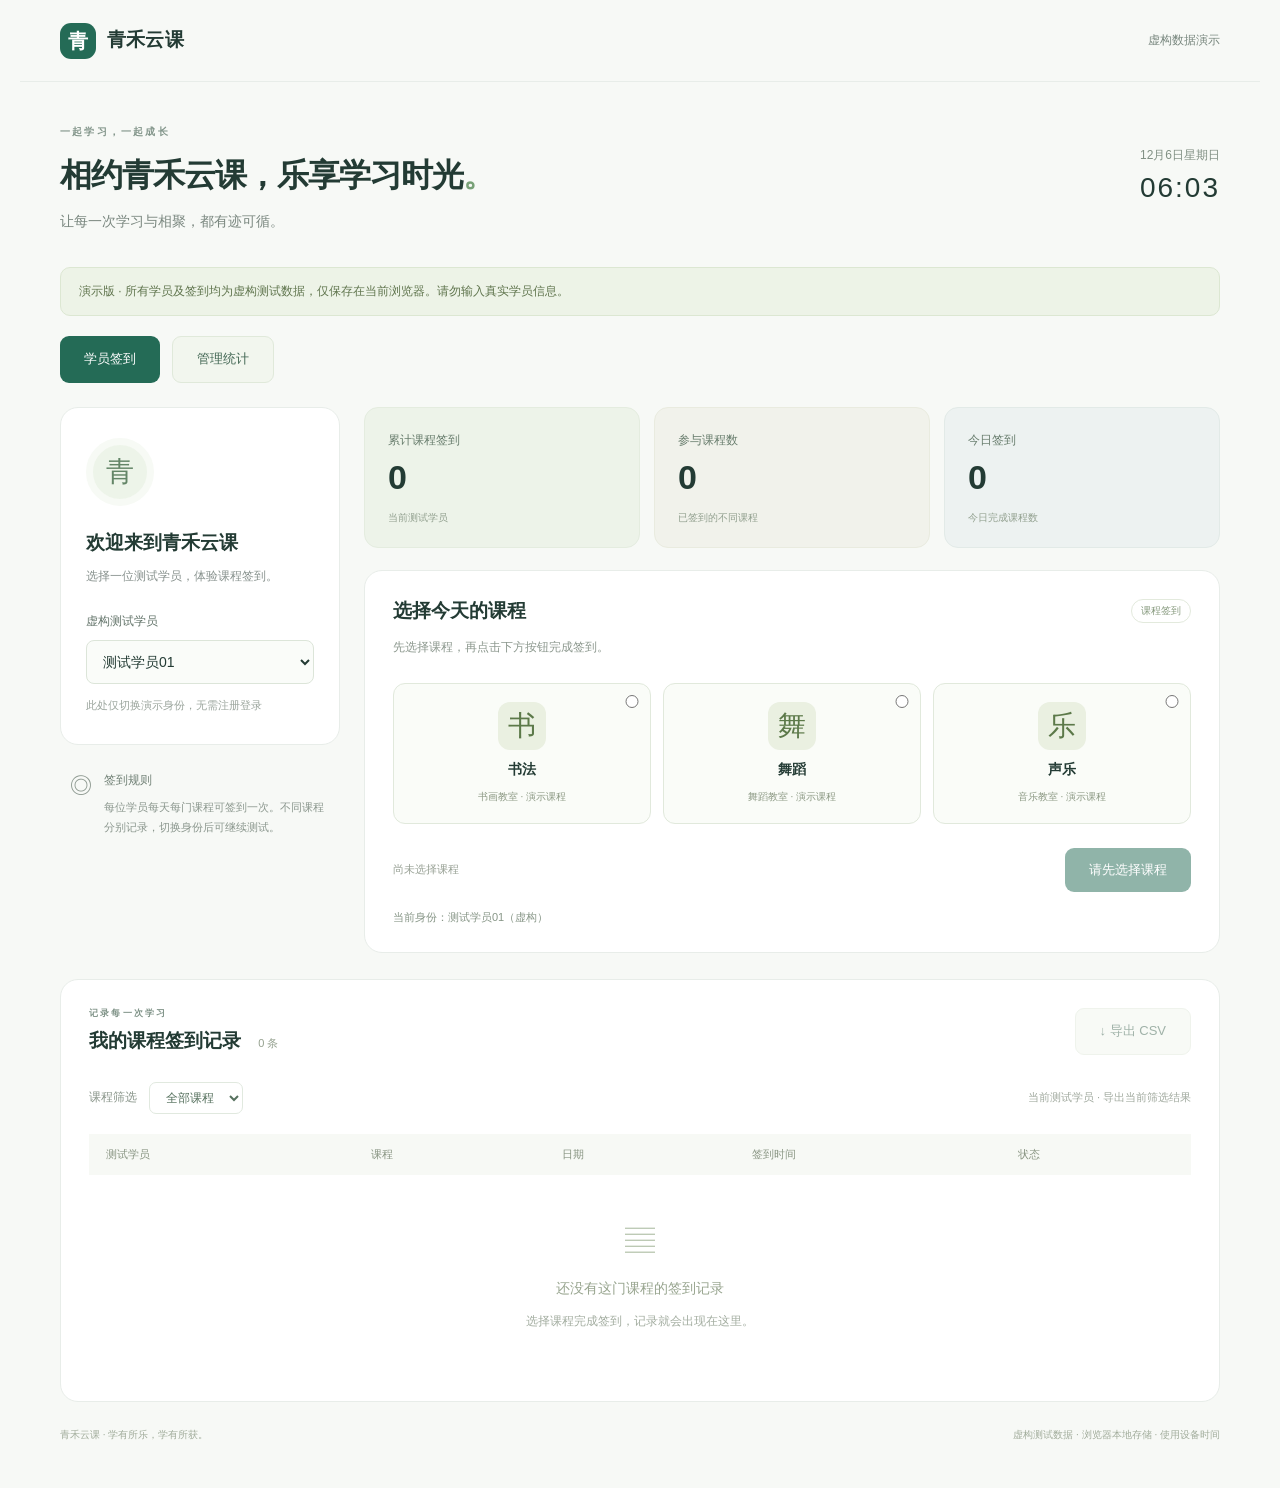
==== commit c2612cc2: "Rename website branding to 青禾云课" ====
--- a/checkin.html
+++ b/checkin.html
@@ -2,7 +2,7 @@
 <html lang="zh-CN">
 <head>
 <meta charset="utf-8"><meta name="viewport" content="width=device-width,initial-scale=1">
-<meta name="theme-color" content="#246b56"><title>文化宫公益培训班签到系统</title>
+<meta name="theme-color" content="#246b56"><title>青禾云课</title>
 <style>
 :root{--green:#246b56;--ink:#233b34;--muted:#87918d;--line:#e8ede9;--bg:#f7f9f6}*{box-sizing:border-box}body{margin:0;background:var(--bg);color:var(--ink);font:14px/1.6 -apple-system,BlinkMacSystemFont,"Segoe UI","Microsoft YaHei",sans-serif}button,input,select{font:inherit}button,a,input,select{-webkit-tap-highlight-color:transparent}button{cursor:pointer;border:0;transition:background .18s,transform .18s}button:hover:enabled{filter:brightness(.95);transform:translateY(-1px)}button:disabled{cursor:default;opacity:.5}button:focus-visible,a:focus-visible,input:focus-visible,select:focus-visible{outline:3px solid #c0d9a3;outline-offset:3px}[hidden]{display:none!important}.topbar{height:82px;display:flex;align-items:center;justify-content:space-between;max-width:1240px;padding:0 40px;margin:auto;border-bottom:1px solid var(--line)}.brand{display:flex;align-items:center;gap:11px;font-size:23px;font-weight:750;text-decoration:none;color:var(--ink)}.brand-icon{background:var(--green);color:white;border-radius:11px;width:36px;height:36px;text-align:center;line-height:36px;font-size:20px}.brand-sub{border-left:1px solid #d7dfd9;padding-left:13px;margin-left:3px;font-weight:400;font-size:14px;color:#6b7972}.local-tag{font-size:12px;color:#77867d}.local-tag i{display:inline-block;width:7px;height:7px;background:#72a47e;border-radius:50%;margin-right:6px}main{max-width:1240px;padding:42px 40px 20px;margin:auto}.intro{display:flex;align-items:center;justify-content:space-between;gap:22px;margin-bottom:34px}.eyebrow{font-size:10px;letter-spacing:2.2px;color:#82958a;font-weight:650;margin:0 0 12px}h1{font-size:32px;letter-spacing:-1px;line-height:1.45;margin:0 0 12px;font-weight:650}h1 span{color:#78a177}.subtitle{color:#7b8880;margin:0}.date-card{text-align:right;white-space:nowrap;color:#819084;font-size:12px}.date-card strong{display:block;color:var(--ink);font-size:28px;letter-spacing:2px;font-weight:500;font-variant-numeric:tabular-nums}.workspace{display:grid;grid-template-columns:280px 1fr;gap:24px}.panel{border:1px solid var(--line);background:white;border-radius:18px}.profile{padding:30px 25px}.avatar{background:#edf4e9;color:#638567;border:7px solid #f7faf5;border-radius:50%;width:68px;height:68px;font-size:34px;text-align:center;line-height:54px;margin-bottom:22px}h2{font-size:19px;margin:0;font-weight:650}.profile p{font-size:12px;color:var(--muted);margin:9px 0 26px}.profile label{display:block;font-size:12px;color:#63746a;margin-bottom:8px}.name-row{display:flex;gap:8px}input{width:100%;min-width:0;border:1px solid #e0e7df;background:#fafcf9;padding:10px 12px;border-radius:8px;color:var(--ink)}input::placeholder{color:#a3aaa5}.save{background:#eaf2e7;color:#416e50;white-space:nowrap;padding:8px 14px;border-radius:8px}.profile-note{display:block;margin-top:13px;font-size:11px;color:#9ba59d}.storage-note{display:flex;gap:12px;padding:23px 10px;color:#8b978e}.storage-note>span{font-size:22px}.storage-note strong{font-size:12px;font-weight:500;color:#718176}.storage-note p{font-size:11px;line-height:1.9;margin:6px 0 0}.content{min-width:0}.stats{display:grid;grid-template-columns:repeat(3,1fr);gap:14px;margin-bottom:22px}.stats>div{background:#edf3e9;border:1px solid #e4ecdf;border-radius:14px;padding:20px 23px}.stats>div:nth-child(2){background:#f1f2eb;border-color:#e9ebdf}.stats>div:nth-child(3){background:#edf2f1;border-color:#e2eae7}.stats span{font-size:12px;color:#687d6d}.stats strong{display:block;font-size:34px;font-weight:550;line-height:1.6}.stats small{font-size:10px;color:#92a08f}.checkin-panel{padding:25px 28px}.section-top{display:flex;align-items:center;justify-content:space-between}.pill{font-size:10px;border:1px solid #e3eadd;border-radius:20px;padding:3px 9px;color:#879a7e}.tabs{display:flex;gap:26px;border-bottom:1px solid var(--line);margin-top:17px}.tabs button{background:transparent;padding:13px 1px;color:#94a096;border-bottom:2px solid transparent;font-size:13px}.tabs [aria-selected=true]{color:var(--green);border-color:var(--green);font-weight:600}.sign-body{display:flex;align-items:center;gap:26px;padding:30px 0}.illustration{flex-shrink:0;display:grid;place-items:center;width:95px;height:95px;background:#edf3e6;border-radius:26px;color:#6b8c53;font-size:49px;box-shadow:inset 0 0 0 8px #f6f9f2;transform:rotate(-7deg)}.sign-body .eyebrow{font-size:8px;letter-spacing:1.6px;margin-bottom:7px}h3{margin:0;font-size:19px;font-weight:600}.muted{font-size:12px;line-height:1.9;color:#8c988e;margin:10px 0 0}.action-row{display:flex;align-items:center;justify-content:space-between;gap:15px}.rule{font-size:11px;color:#98a195}.primary,.secondary{border-radius:9px;padding:12px 24px;font-size:13px;white-space:nowrap}.primary{background:var(--green);color:white}.primary span{margin-left:22px}.secondary{color:#426653;background:#f2f6ee;border:1px solid #e0e9da}.attendance-actions{display:flex;gap:10px}.identity-hint{font-size:11px;color:#879687;margin:17px 0 0}.records-panel{margin-top:26px;padding:26px 28px}.records-head{display:flex;justify-content:space-between;align-items:center;gap:15px}.records-head .eyebrow{font-size:9px;margin-bottom:6px}.records-head h2 span{font-size:11px;font-weight:400;color:#95a18f;margin-left:12px}.filters{display:flex;align-items:center;gap:12px;margin-top:25px;padding-bottom:20px;font-size:12px;color:#89958a}.filters select{color:#56715e;border:1px solid #e1e9df;border-radius:7px;background:white;padding:7px 12px}.filters>span{margin-left:auto;font-size:11px;color:#a0a99e}.table-wrap{overflow:auto}table{border-collapse:collapse;width:100%;text-align:left;white-space:nowrap}th{background:#f7f9f5;color:#899583;font-size:11px;font-weight:500;padding:12px 17px}td{padding:17px;border-bottom:1px solid #f0f3ec;font-size:12px;color:#6d7e70}td:first-child{font-weight:600;color:#3e5548}.done{background:#eef5e9;color:#6a8b57;font-size:10px;border-radius:5px;padding:4px 8px}.empty{text-align:center;padding:42px 10px 32px;color:#98a58f}.empty>span{font-size:30px;color:#b3c2aa}.empty h3{font-size:14px;font-weight:500;margin-top:12px}.empty p{font-size:12px;color:#a3ada0}footer{display:flex;justify-content:space-between;gap:20px;font-size:10px;color:#a1ac9b;padding:25px 0}#message{position:fixed;bottom:25px;left:50%;transform:translateX(-50%);background:#233b34;color:white;border-radius:10px;padding:13px 23px;box-shadow:0 6px 24px #233b3425;max-width:90vw;z-index:10}#message.error{background:#8a453a}
 @media(min-width:1500px){main{padding-top:65px}.intro{margin-bottom:44px}}
@@ -15,19 +15,19 @@
 </style>
 </head>
 <body>
-<header class="topbar"><a class="brand" href="#"><span class="brand-icon">文</span><span class="system-name">文化宫公益培训班签到系统</span></a><span class="local-tag">虚构数据演示</span></header>
+<header class="topbar"><a class="brand" href="#"><span class="brand-icon">青</span><span class="system-name">青禾云课</span></a><span class="local-tag">虚构数据演示</span></header>
 <main>
-<section class="intro"><div><p class="eyebrow">CULTURE FOR EVERYONE</p><h1>相约文化宫，乐享公益课堂<span>。</span></h1><p class="subtitle">让每一次学习与相聚，都有迹可循。</p></div><div class="date-card"><span id="date"></span><strong id="clock"></strong></div></section>
+<section class="intro"><div><p class="eyebrow">一起学习，一起成长</p><h1>相约青禾云课，乐享学习时光<span>。</span></h1><p class="subtitle">让每一次学习与相聚，都有迹可循。</p></div><div class="date-card"><span id="date"></span><strong id="clock"></strong></div></section>
 <div class="demo-banner">演示版 · 所有学员及签到均为虚构测试数据，仅保存在当前浏览器。请勿输入真实学员信息。</div>
 <div class="view-switch" role="group" aria-label="切换视图"><button id="student-view" class="primary" aria-pressed="true">学员签到</button><button id="admin-view" class="secondary" aria-pressed="false">管理统计</button></div>
 <section id="student-panel">
-<div class="workspace"><aside><section class="panel profile"><div class="avatar">文</div><h2>欢迎来到公益课堂</h2><p>选择一位测试学员，体验课程签到。</p><label for="learner">虚构测试学员</label><select id="learner"></select><span class="profile-note">此处仅切换演示身份，无需注册登录</span></section><section class="storage-note"><span>◎</span><div><strong>签到规则</strong><p>每位学员每天每门课程可签到一次。不同课程分别记录，切换身份后可继续测试。</p></div></section></aside>
+<div class="workspace"><aside><section class="panel profile"><div class="avatar">青</div><h2>欢迎来到青禾云课</h2><p>选择一位测试学员，体验课程签到。</p><label for="learner">虚构测试学员</label><select id="learner"></select><span class="profile-note">此处仅切换演示身份，无需注册登录</span></section><section class="storage-note"><span>◎</span><div><strong>签到规则</strong><p>每位学员每天每门课程可签到一次。不同课程分别记录，切换身份后可继续测试。</p></div></section></aside>
 <div class="content"><section class="stats" aria-label="当前测试学员统计"><div><span>累计课程签到</span><strong id="total">0</strong><small>当前测试学员</small></div><div><span>参与课程数</span><strong id="days">0</strong><small>已签到的不同课程</small></div><div><span>今日签到</span><strong id="today-count">0</strong><small>今日完成课程数</small></div></section>
-<section class="panel checkin-panel"><div class="section-top"><h2>选择今天的课程</h2><span class="pill">公益培训</span></div><p class="muted">先选择课程，再点击下方按钮完成签到。</p><fieldset class="course-options"><legend class="sr-only">请选择课程</legend><div id="courses"></div></fieldset><div class="action-row"><span class="rule" id="course-hint">尚未选择课程</span><button class="primary" id="course-sign" disabled>请先选择课程</button></div><p class="identity-hint" id="identity-hint"></p></section></div></div>
+<section class="panel checkin-panel"><div class="section-top"><h2>选择今天的课程</h2><span class="pill">课程签到</span></div><p class="muted">先选择课程，再点击下方按钮完成签到。</p><fieldset class="course-options"><legend class="sr-only">请选择课程</legend><div id="courses"></div></fieldset><div class="action-row"><span class="rule" id="course-hint">尚未选择课程</span><button class="primary" id="course-sign" disabled>请先选择课程</button></div><p class="identity-hint" id="identity-hint"></p></section></div></div>
 </section>
 <section id="admin-panel" hidden><div class="admin-notice">管理演示视图 · 无管理员登录或权限隔离，所有使用者均可查看本浏览器内的虚构记录。</div><section class="panel checkin-panel"><div class="section-top"><h2>课程签到概览</h2><span class="pill">本浏览器全部测试数据</span></div><p class="muted">每张卡片展示该课程的今日签到、累计人次和累计参与人数。</p><div id="course-stats" class="course-stats"></div></section></section>
-<section class="panel records-panel"><div class="records-head"><div><p class="eyebrow">CLASS ATTENDANCE</p><h2><span id="records-title">我的课程签到记录</span> <span id="record-count"></span></h2></div><button class="secondary" id="export">↓ 导出 CSV</button></div><div class="filters"><label for="filter">课程筛选</label><select id="filter"><option value="all">全部课程</option></select><span id="scope-hint">当前测试学员 · 导出当前筛选结果</span></div><div class="table-wrap"><table><thead><tr><th>测试学员</th><th>课程</th><th>日期</th><th>签到时间</th><th>状态</th></tr></thead><tbody id="records"></tbody></table></div><div class="empty" id="empty"><span>▤</span><h3>还没有这门课程的签到记录</h3><p>选择课程完成签到，记录就会出现在这里。</p></div></section>
-<footer><span>文化宫公益培训 · 学有所乐，学有所获。</span><span>虚构测试数据 · 浏览器本地存储 · 使用设备时间</span></footer>
+<section class="panel records-panel"><div class="records-head"><div><p class="eyebrow">记录每一次学习</p><h2><span id="records-title">我的课程签到记录</span> <span id="record-count"></span></h2></div><button class="secondary" id="export">↓ 导出 CSV</button></div><div class="filters"><label for="filter">课程筛选</label><select id="filter"><option value="all">全部课程</option></select><span id="scope-hint">当前测试学员 · 导出当前筛选结果</span></div><div class="table-wrap"><table><thead><tr><th>测试学员</th><th>课程</th><th>日期</th><th>签到时间</th><th>状态</th></tr></thead><tbody id="records"></tbody></table></div><div class="empty" id="empty"><span>▤</span><h3>还没有这门课程的签到记录</h3><p>选择课程完成签到，记录就会出现在这里。</p></div></section>
+<footer><span>青禾云课 · 学有所乐，学有所获。</span><span>虚构测试数据 · 浏览器本地存储 · 使用设备时间</span></footer>
 </main><div id="message" role="status" aria-live="polite" hidden></div>
 <script>
 const KEY = 'checkin-assistant-v1'
@@ -165,7 +165,7 @@
 $('export').addEventListener('click',()=>{
  const records=selected();if(!records.length)return
  const url=URL.createObjectURL(new Blob([m.csv(records)],{type:'text/csv;charset=utf-8;'})),a=document.createElement('a')
- a.href=url;a.download='文化宫课程签到-虚构测试数据-'+m.dateKey(Date.now())+'.csv';document.body.append(a);a.click();a.remove();setTimeout(()=>URL.revokeObjectURL(url),1000)
+ a.href=url;a.download='青禾云课签到-虚构测试数据-'+m.dateKey(Date.now())+'.csv';document.body.append(a);a.click();a.remove();setTimeout(()=>URL.revokeObjectURL(url),1000)
  announce('已导出当前筛选范围的虚构测试记录。')
 })
 window.addEventListener('storage',e=>{if(e.key===key||e.key===null)location.reload()})
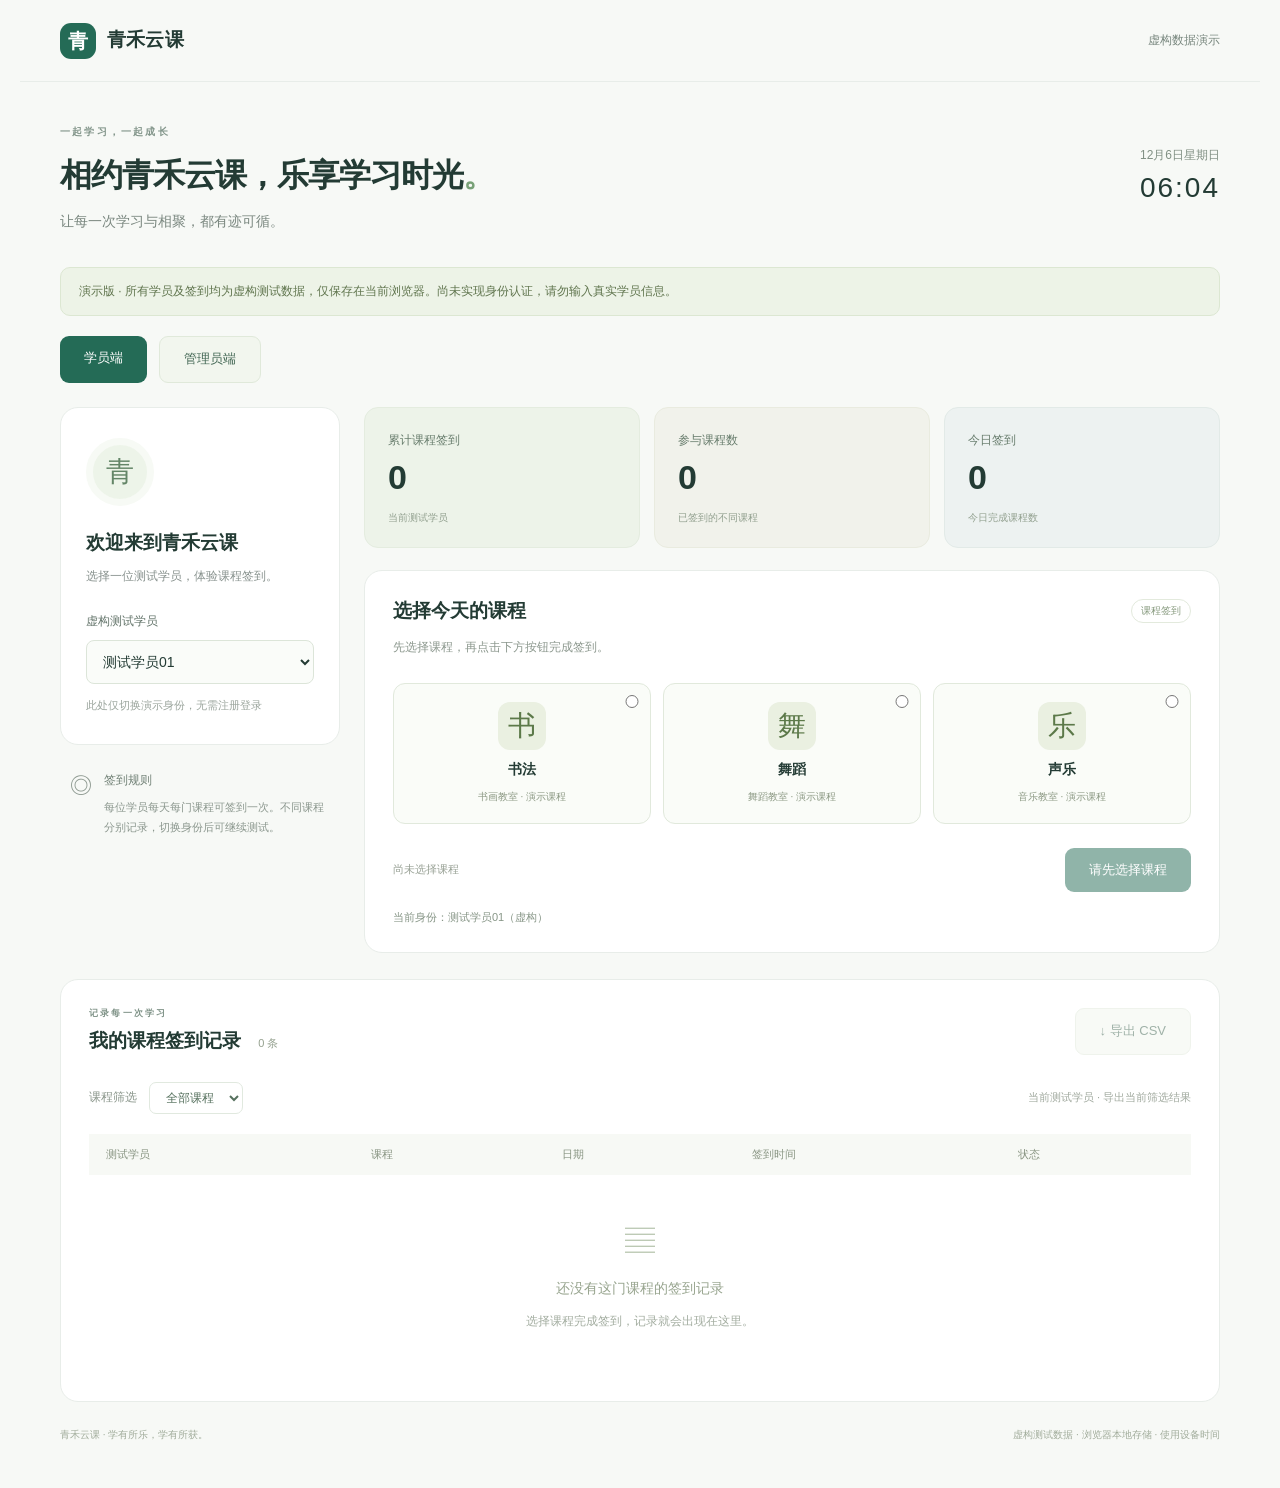
==== commit b761b7c1: "Separate student and admin pages with shared local demo data" ====
--- a/checkin.html
+++ b/checkin.html
@@ -2,7 +2,7 @@
 <html lang="zh-CN">
 <head>
 <meta charset="utf-8"><meta name="viewport" content="width=device-width,initial-scale=1">
-<meta name="theme-color" content="#246b56"><title>青禾云课</title>
+<meta name="theme-color" content="#246b56"><title>青禾云课 · 学员端</title>
 <style>
 :root{--green:#246b56;--ink:#233b34;--muted:#87918d;--line:#e8ede9;--bg:#f7f9f6}*{box-sizing:border-box}body{margin:0;background:var(--bg);color:var(--ink);font:14px/1.6 -apple-system,BlinkMacSystemFont,"Segoe UI","Microsoft YaHei",sans-serif}button,input,select{font:inherit}button,a,input,select{-webkit-tap-highlight-color:transparent}button{cursor:pointer;border:0;transition:background .18s,transform .18s}button:hover:enabled{filter:brightness(.95);transform:translateY(-1px)}button:disabled{cursor:default;opacity:.5}button:focus-visible,a:focus-visible,input:focus-visible,select:focus-visible{outline:3px solid #c0d9a3;outline-offset:3px}[hidden]{display:none!important}.topbar{height:82px;display:flex;align-items:center;justify-content:space-between;max-width:1240px;padding:0 40px;margin:auto;border-bottom:1px solid var(--line)}.brand{display:flex;align-items:center;gap:11px;font-size:23px;font-weight:750;text-decoration:none;color:var(--ink)}.brand-icon{background:var(--green);color:white;border-radius:11px;width:36px;height:36px;text-align:center;line-height:36px;font-size:20px}.brand-sub{border-left:1px solid #d7dfd9;padding-left:13px;margin-left:3px;font-weight:400;font-size:14px;color:#6b7972}.local-tag{font-size:12px;color:#77867d}.local-tag i{display:inline-block;width:7px;height:7px;background:#72a47e;border-radius:50%;margin-right:6px}main{max-width:1240px;padding:42px 40px 20px;margin:auto}.intro{display:flex;align-items:center;justify-content:space-between;gap:22px;margin-bottom:34px}.eyebrow{font-size:10px;letter-spacing:2.2px;color:#82958a;font-weight:650;margin:0 0 12px}h1{font-size:32px;letter-spacing:-1px;line-height:1.45;margin:0 0 12px;font-weight:650}h1 span{color:#78a177}.subtitle{color:#7b8880;margin:0}.date-card{text-align:right;white-space:nowrap;color:#819084;font-size:12px}.date-card strong{display:block;color:var(--ink);font-size:28px;letter-spacing:2px;font-weight:500;font-variant-numeric:tabular-nums}.workspace{display:grid;grid-template-columns:280px 1fr;gap:24px}.panel{border:1px solid var(--line);background:white;border-radius:18px}.profile{padding:30px 25px}.avatar{background:#edf4e9;color:#638567;border:7px solid #f7faf5;border-radius:50%;width:68px;height:68px;font-size:34px;text-align:center;line-height:54px;margin-bottom:22px}h2{font-size:19px;margin:0;font-weight:650}.profile p{font-size:12px;color:var(--muted);margin:9px 0 26px}.profile label{display:block;font-size:12px;color:#63746a;margin-bottom:8px}.name-row{display:flex;gap:8px}input{width:100%;min-width:0;border:1px solid #e0e7df;background:#fafcf9;padding:10px 12px;border-radius:8px;color:var(--ink)}input::placeholder{color:#a3aaa5}.save{background:#eaf2e7;color:#416e50;white-space:nowrap;padding:8px 14px;border-radius:8px}.profile-note{display:block;margin-top:13px;font-size:11px;color:#9ba59d}.storage-note{display:flex;gap:12px;padding:23px 10px;color:#8b978e}.storage-note>span{font-size:22px}.storage-note strong{font-size:12px;font-weight:500;color:#718176}.storage-note p{font-size:11px;line-height:1.9;margin:6px 0 0}.content{min-width:0}.stats{display:grid;grid-template-columns:repeat(3,1fr);gap:14px;margin-bottom:22px}.stats>div{background:#edf3e9;border:1px solid #e4ecdf;border-radius:14px;padding:20px 23px}.stats>div:nth-child(2){background:#f1f2eb;border-color:#e9ebdf}.stats>div:nth-child(3){background:#edf2f1;border-color:#e2eae7}.stats span{font-size:12px;color:#687d6d}.stats strong{display:block;font-size:34px;font-weight:550;line-height:1.6}.stats small{font-size:10px;color:#92a08f}.checkin-panel{padding:25px 28px}.section-top{display:flex;align-items:center;justify-content:space-between}.pill{font-size:10px;border:1px solid #e3eadd;border-radius:20px;padding:3px 9px;color:#879a7e}.tabs{display:flex;gap:26px;border-bottom:1px solid var(--line);margin-top:17px}.tabs button{background:transparent;padding:13px 1px;color:#94a096;border-bottom:2px solid transparent;font-size:13px}.tabs [aria-selected=true]{color:var(--green);border-color:var(--green);font-weight:600}.sign-body{display:flex;align-items:center;gap:26px;padding:30px 0}.illustration{flex-shrink:0;display:grid;place-items:center;width:95px;height:95px;background:#edf3e6;border-radius:26px;color:#6b8c53;font-size:49px;box-shadow:inset 0 0 0 8px #f6f9f2;transform:rotate(-7deg)}.sign-body .eyebrow{font-size:8px;letter-spacing:1.6px;margin-bottom:7px}h3{margin:0;font-size:19px;font-weight:600}.muted{font-size:12px;line-height:1.9;color:#8c988e;margin:10px 0 0}.action-row{display:flex;align-items:center;justify-content:space-between;gap:15px}.rule{font-size:11px;color:#98a195}.primary,.secondary{border-radius:9px;padding:12px 24px;font-size:13px;white-space:nowrap}.primary{background:var(--green);color:white}.primary span{margin-left:22px}.secondary{color:#426653;background:#f2f6ee;border:1px solid #e0e9da}.attendance-actions{display:flex;gap:10px}.identity-hint{font-size:11px;color:#879687;margin:17px 0 0}.records-panel{margin-top:26px;padding:26px 28px}.records-head{display:flex;justify-content:space-between;align-items:center;gap:15px}.records-head .eyebrow{font-size:9px;margin-bottom:6px}.records-head h2 span{font-size:11px;font-weight:400;color:#95a18f;margin-left:12px}.filters{display:flex;align-items:center;gap:12px;margin-top:25px;padding-bottom:20px;font-size:12px;color:#89958a}.filters select{color:#56715e;border:1px solid #e1e9df;border-radius:7px;background:white;padding:7px 12px}.filters>span{margin-left:auto;font-size:11px;color:#a0a99e}.table-wrap{overflow:auto}table{border-collapse:collapse;width:100%;text-align:left;white-space:nowrap}th{background:#f7f9f5;color:#899583;font-size:11px;font-weight:500;padding:12px 17px}td{padding:17px;border-bottom:1px solid #f0f3ec;font-size:12px;color:#6d7e70}td:first-child{font-weight:600;color:#3e5548}.done{background:#eef5e9;color:#6a8b57;font-size:10px;border-radius:5px;padding:4px 8px}.empty{text-align:center;padding:42px 10px 32px;color:#98a58f}.empty>span{font-size:30px;color:#b3c2aa}.empty h3{font-size:14px;font-weight:500;margin-top:12px}.empty p{font-size:12px;color:#a3ada0}footer{display:flex;justify-content:space-between;gap:20px;font-size:10px;color:#a1ac9b;padding:25px 0}#message{position:fixed;bottom:25px;left:50%;transform:translateX(-50%);background:#233b34;color:white;border-radius:10px;padding:13px 23px;box-shadow:0 6px 24px #233b3425;max-width:90vw;z-index:10}#message.error{background:#8a453a}
 @media(min-width:1500px){main{padding-top:65px}.intro{margin-bottom:44px}}
@@ -11,21 +11,26 @@
 /* Culture palace course demo */
 .system-name{font-size:19px;letter-spacing:.2px}.demo-banner,.admin-notice{padding:14px 18px;background:#edf3e7;border:1px solid #dce7d2;border-radius:10px;color:#60754e;font-size:12px;margin-bottom:20px}.view-switch{display:flex;gap:12px;margin-bottom:24px}.profile select{width:100%;padding:12px;border:1px solid #dce5d9;border-radius:8px;background:#fafcf9;color:var(--ink);font:inherit}.course-options{padding:0;border:0;margin:24px 0}.course-options #courses{display:grid;grid-template-columns:repeat(3,1fr);gap:12px}.course-option{position:relative;padding:18px 12px;border:1px solid #e1e9dc;border-radius:12px;display:flex;flex-direction:column;align-items:center;gap:8px;cursor:pointer;background:#fafcf8}.course-option:has(input:checked){border-color:#246b56;background:#edf5e9;box-shadow:0 0 0 1px #246b56}.course-option input{position:absolute;right:8px;top:8px;width:14px;accent-color:#246b56}.course-icon{font-family:serif;font-size:28px;background:#eaf0e1;width:48px;height:48px;line-height:48px;text-align:center;border-radius:12px;color:#5c7949}.course-option small{font-size:10px;color:#8d9a85}.course-stats{display:grid;grid-template-columns:repeat(3,1fr);gap:18px;margin-top:24px}.course-stat{padding:22px;background:#f3f7ef;border:1px solid #e3eadf;border-radius:13px}.course-stat h3{margin-bottom:15px}.course-stat p{display:flex;justify-content:space-between;color:#7a8b73;font-size:13px}.course-stat strong{color:#246b56;font-size:20px}.sr-only{position:absolute;width:1px;height:1px;overflow:hidden;clip:rect(0,0,0,0)}.records-head h2 #records-title{font-size:19px;font-weight:650;color:var(--ink);margin:0}.avatar{font-family:serif;font-size:28px}.admin-notice{background:#fff7e8;border-color:#f0e3c7;color:#8a744a}
 @media(max-width:650px){.system-name{font-size:14px;max-width:200px;line-height:1.5}.topbar{gap:8px}.local-tag{white-space:nowrap;font-size:9px}.brand{gap:8px}.course-option{padding:17px 5px}.course-option small{font-size:9px}.course-options #courses{gap:8px}.course-stats{grid-template-columns:1fr}.course-stat{padding:16px}.course-stat p{display:inline-flex;gap:8px;margin:8px 15px 0 0}.records-head h2 #records-title{font-size:15px}.demo-banner{font-size:11px}}
+/* Separate student/admin pages, with shared navigation. */
+.view-switch a{text-decoration:none;display:inline-block}.future-grid{display:grid;grid-template-columns:1fr 1fr;gap:20px;margin-top:24px}.future-card{padding:25px}.future-card h2{margin-top:15px}.future-card p{font-size:12px;color:#83907e;line-height:1.8}.future-card button{margin-top:10px}@media(max-width:650px){.future-grid{grid-template-columns:1fr}.view-switch{gap:10px}}
 
 </style>
+
+
+
+
 </head>
-<body>
-<header class="topbar"><a class="brand" href="#"><span class="brand-icon">青</span><span class="system-name">青禾云课</span></a><span class="local-tag">虚构数据演示</span></header>
+<body data-page="student">
+<header class="topbar"><a class="brand" href="index.html"><span class="brand-icon">青</span><span class="system-name">青禾云课</span></a><span class="local-tag">虚构数据演示</span></header>
 <main>
 <section class="intro"><div><p class="eyebrow">一起学习，一起成长</p><h1>相约青禾云课，乐享学习时光<span>。</span></h1><p class="subtitle">让每一次学习与相聚，都有迹可循。</p></div><div class="date-card"><span id="date"></span><strong id="clock"></strong></div></section>
-<div class="demo-banner">演示版 · 所有学员及签到均为虚构测试数据，仅保存在当前浏览器。请勿输入真实学员信息。</div>
-<div class="view-switch" role="group" aria-label="切换视图"><button id="student-view" class="primary" aria-pressed="true">学员签到</button><button id="admin-view" class="secondary" aria-pressed="false">管理统计</button></div>
+<div class="demo-banner">演示版 · 所有学员及签到均为虚构测试数据，仅保存在当前浏览器。尚未实现身份认证，请勿输入真实学员信息。</div>
+<nav class="view-switch" aria-label="页面导航"><a class="primary" href="index.html" aria-current="page">学员端</a><a class="secondary" href="admin.html" >管理员端</a></nav>
 <section id="student-panel">
 <div class="workspace"><aside><section class="panel profile"><div class="avatar">青</div><h2>欢迎来到青禾云课</h2><p>选择一位测试学员，体验课程签到。</p><label for="learner">虚构测试学员</label><select id="learner"></select><span class="profile-note">此处仅切换演示身份，无需注册登录</span></section><section class="storage-note"><span>◎</span><div><strong>签到规则</strong><p>每位学员每天每门课程可签到一次。不同课程分别记录，切换身份后可继续测试。</p></div></section></aside>
 <div class="content"><section class="stats" aria-label="当前测试学员统计"><div><span>累计课程签到</span><strong id="total">0</strong><small>当前测试学员</small></div><div><span>参与课程数</span><strong id="days">0</strong><small>已签到的不同课程</small></div><div><span>今日签到</span><strong id="today-count">0</strong><small>今日完成课程数</small></div></section>
 <section class="panel checkin-panel"><div class="section-top"><h2>选择今天的课程</h2><span class="pill">课程签到</span></div><p class="muted">先选择课程，再点击下方按钮完成签到。</p><fieldset class="course-options"><legend class="sr-only">请选择课程</legend><div id="courses"></div></fieldset><div class="action-row"><span class="rule" id="course-hint">尚未选择课程</span><button class="primary" id="course-sign" disabled>请先选择课程</button></div><p class="identity-hint" id="identity-hint"></p></section></div></div>
 </section>
-<section id="admin-panel" hidden><div class="admin-notice">管理演示视图 · 无管理员登录或权限隔离，所有使用者均可查看本浏览器内的虚构记录。</div><section class="panel checkin-panel"><div class="section-top"><h2>课程签到概览</h2><span class="pill">本浏览器全部测试数据</span></div><p class="muted">每张卡片展示该课程的今日签到、累计人次和累计参与人数。</p><div id="course-stats" class="course-stats"></div></section></section>
 <section class="panel records-panel"><div class="records-head"><div><p class="eyebrow">记录每一次学习</p><h2><span id="records-title">我的课程签到记录</span> <span id="record-count"></span></h2></div><button class="secondary" id="export">↓ 导出 CSV</button></div><div class="filters"><label for="filter">课程筛选</label><select id="filter"><option value="all">全部课程</option></select><span id="scope-hint">当前测试学员 · 导出当前筛选结果</span></div><div class="table-wrap"><table><thead><tr><th>测试学员</th><th>课程</th><th>日期</th><th>签到时间</th><th>状态</th></tr></thead><tbody id="records"></tbody></table></div><div class="empty" id="empty"><span>▤</span><h3>还没有这门课程的签到记录</h3><p>选择课程完成签到，记录就会出现在这里。</p></div></section>
 <footer><span>青禾云课 · 学有所乐，学有所获。</span><span>虚构测试数据 · 浏览器本地存储 · 使用设备时间</span></footer>
 </main><div id="message" role="status" aria-live="polite" hidden></div>
@@ -98,20 +103,61 @@
 
 </script>
 <script>
+(function(root){
+  'use strict'
+  const model=typeof module!=='undefined'&&module.exports?require('./course-model'):root.CourseModel
+  const KEY='qhyun-class-demo-v1'
+  const LEGACY_KEY='culture-palace-demo-v1'
+  function createStore(storage){
+    function parse(key){
+      const raw=storage.getItem(key)
+      if(raw===null)return null
+      const state=JSON.parse(raw)
+      if(!model.validate(state))throw new Error('本地记录格式异常')
+      return state
+    }
+    function load(){
+      const current=parse(KEY),legacy=parse(LEGACY_KEY)
+      if(!current&&!legacy)return model.initial()
+      const base=current||legacy
+      const seen=new Set()
+      const records=[]
+      for(const r of [...base.records,...(current&&legacy?legacy.records:[])]){
+        const identity=JSON.stringify([r.learnerId,r.courseId,r.date,r.time])
+        if(!seen.has(identity)){seen.add(identity);records.push(r)}
+      }
+      records.sort((a,b)=>(b.date+' '+b.time).localeCompare(a.date+' '+a.time))
+      return {...base,records}
+    }
+    function save(next){
+      if(!model.validate(next))throw new Error('本地记录格式异常')
+      storage.setItem(KEY,JSON.stringify(next))
+      return next
+    }
+    return {load,save}
+  }
+  const api={KEY,LEGACY_KEY,createStore}
+  if(typeof module!=='undefined'&&module.exports)module.exports=api
+  else root.CheckinStorage=api
+})(globalThis)
+
+</script>
+<script>
 (() => {
 'use strict'
-const m=window.CourseModel,key='culture-palace-demo-v1',$=id=>document.getElementById(id)
-let state=m.initial(),ready=true,courseId='',view='student',timer
+const m=window.CourseModel,storage=window.CheckinStorage,$=id=>document.getElementById(id)
+let state=m.initial(),store,ready=true,courseId='',view=document.body.dataset.page,timer
 function announce(text,error=false){clearTimeout(timer);$('message').textContent=text;$('message').className=error?'error':'';$('message').hidden=false;if(!error)timer=setTimeout(()=>$('message').hidden=true,4500)}
 try{
- const raw=localStorage.getItem(key)
- if(raw!==null){const saved=JSON.parse(raw);if(!m.validate(saved))throw new Error('Invalid data');state=saved}
- localStorage.setItem(key,JSON.stringify(state))
+ store=storage.createStore(window.localStorage)
+ state=store.load()
+ store.save(state)
 }catch{ready=false;announce('本地存储不可用或记录损坏，已停用写入以保护原有数据。请检查浏览器设置。',true)}
-function save(next){if(!ready)throw new Error('本地存储不可用');localStorage.setItem(key,JSON.stringify(next));state=next;render()}
+function save(next){if(!ready)throw new Error('本地存储不可用');store.save(next);state=next;render()}
 function selected(){return state.records.filter(r=>(view==='admin'||r.learnerId===state.learnerId)&&($('filter').value==='all'||r.courseId===$('filter').value))}
-for(const l of m.learners){const o=document.createElement('option');o.value=l.id;o.textContent=l.name;$('learner').appendChild(o)}
+if(view==='student')for(const l of m.learners){const o=document.createElement('option');o.value=l.id;o.textContent=l.name;$('learner').appendChild(o)}
 for(const c of m.courses){
+ if(view==='student'){
  const label=document.createElement('label');label.className='course-option'
  const radio=document.createElement('input');radio.type='radio';radio.name='course';radio.value=c.id
  const icon=document.createElement('span');icon.className='course-icon';icon.textContent=c.icon
@@ -119,12 +165,14 @@
  const room=document.createElement('small');room.textContent=c.room+' · 演示课程'
  label.append(radio,icon,title,room);$('courses').appendChild(label)
  radio.addEventListener('change',()=>{courseId=c.id;render()})
+ }
  const option=document.createElement('option');option.value=c.id;option.textContent=c.name;$('filter').appendChild(option)
 }
 function render(){
  const now=new Date(),date=m.dateKey(now)
  $('date').textContent=now.toLocaleDateString('zh-CN',{month:'long',day:'numeric',weekday:'long'})
  $('clock').textContent=now.toLocaleTimeString('zh-CN',{hour:'2-digit',minute:'2-digit',hour12:false})
+ if(view==='student'){
  $('learner').value=state.learnerId;$('learner').disabled=!ready
  const own=state.records.filter(r=>r.learnerId===state.learnerId),today=own.filter(r=>r.date===date)
  $('total').textContent=own.length;$('days').textContent=new Set(own.map(r=>r.courseId)).size;$('today-count').textContent=today.length
@@ -133,10 +181,10 @@
  $('course-sign').textContent=done?'✓ 今日该课程已签到':course?'确认签到 · '+course.name:'请先选择课程'
  $('course-hint').textContent=course?'已选择：'+course.name+' · 每日一次':'尚未选择课程'
  $('identity-hint').textContent=ready?'当前身份：'+m.learners.find(l=>l.id===state.learnerId).name+'（虚构）':'本地存储异常，签到已停用。'
- $('student-panel').hidden=view!=='student';$('admin-panel').hidden=view!=='admin'
- for(const v of ['student','admin']){$(v+'-view').className=view===v?'primary':'secondary';$(v+'-view').setAttribute('aria-pressed',String(view===v))}
+ }
  $('records-title').textContent=view==='admin'?'全部测试学员签到记录':'我的课程签到记录'
  $('scope-hint').textContent=(view==='admin'?'全部测试学员':'当前测试学员')+' · 导出当前筛选结果'
+ if(view==='admin'){
  $('course-stats').replaceChildren()
  for(const s of m.stats(state.records)){
   const card=document.createElement('article');card.className='course-stat';card.dataset.course=s.id
@@ -147,6 +195,7 @@
   }
   $('course-stats').append(card)
  }
+ }
  const records=selected();$('record-count').textContent=records.length+' 条';$('empty').hidden=records.length>0;$('export').disabled=!records.length
  const fragment=document.createDocumentFragment()
  for(const r of records){
@@ -158,9 +207,10 @@
  }
  $('records').replaceChildren(fragment)
 }
-$('learner').addEventListener('change',()=>{try{save({...state,learnerId:$('learner').value})}catch{render();announce('身份切换保存失败，请检查浏览器存储。',true)}})
-$('course-sign').addEventListener('click',()=>{try{save(m.sign(state,courseId));announce('课程签到成功！此记录仅供虚构数据演示。')}catch(e){announce(e.name==='QuotaExceededError'?'本地存储空间不足，签到未保存。':e.message,true)}})
-for(const v of ['student','admin'])$(v+'-view').addEventListener('click',()=>{view=v;render()})
+if(view==='student'){
+$('learner').addEventListener('change',()=>{try{save({...store.load(),learnerId:$('learner').value})}catch{render();announce('身份切换保存失败，请检查浏览器存储。',true)}})
+$('course-sign').addEventListener('click',()=>{try{save(m.sign({...store.load(),learnerId:state.learnerId},courseId));announce('课程签到成功！此记录仅供虚构数据演示。')}catch(e){announce(e.name==='QuotaExceededError'?'本地存储空间不足，签到未保存。':e.message,true)}})
+}
 $('filter').addEventListener('change',render)
 $('export').addEventListener('click',()=>{
  const records=selected();if(!records.length)return
@@ -168,9 +218,14 @@
  a.href=url;a.download='青禾云课签到-虚构测试数据-'+m.dateKey(Date.now())+'.csv';document.body.append(a);a.click();a.remove();setTimeout(()=>URL.revokeObjectURL(url),1000)
  announce('已导出当前筛选范围的虚构测试记录。')
 })
-window.addEventListener('storage',e=>{if(e.key===key||e.key===null)location.reload()})
-document.addEventListener('visibilitychange',()=>{if(!document.hidden)render()})
-render();setInterval(render,30000)
+function refresh(){
+ try{state=store.load();render()}
+ catch{ready=false;render();announce('本地记录读取失败，已停用写入。原记录没有被覆盖。',true)}
+}
+window.addEventListener('storage',e=>{if(e.key===storage.KEY||e.key===storage.LEGACY_KEY||e.key===null)refresh()})
+window.addEventListener('pageshow',refresh)
+document.addEventListener('visibilitychange',()=>{if(!document.hidden)refresh()})
+render();setInterval(refresh,30000)
 })()
 
 </script>
